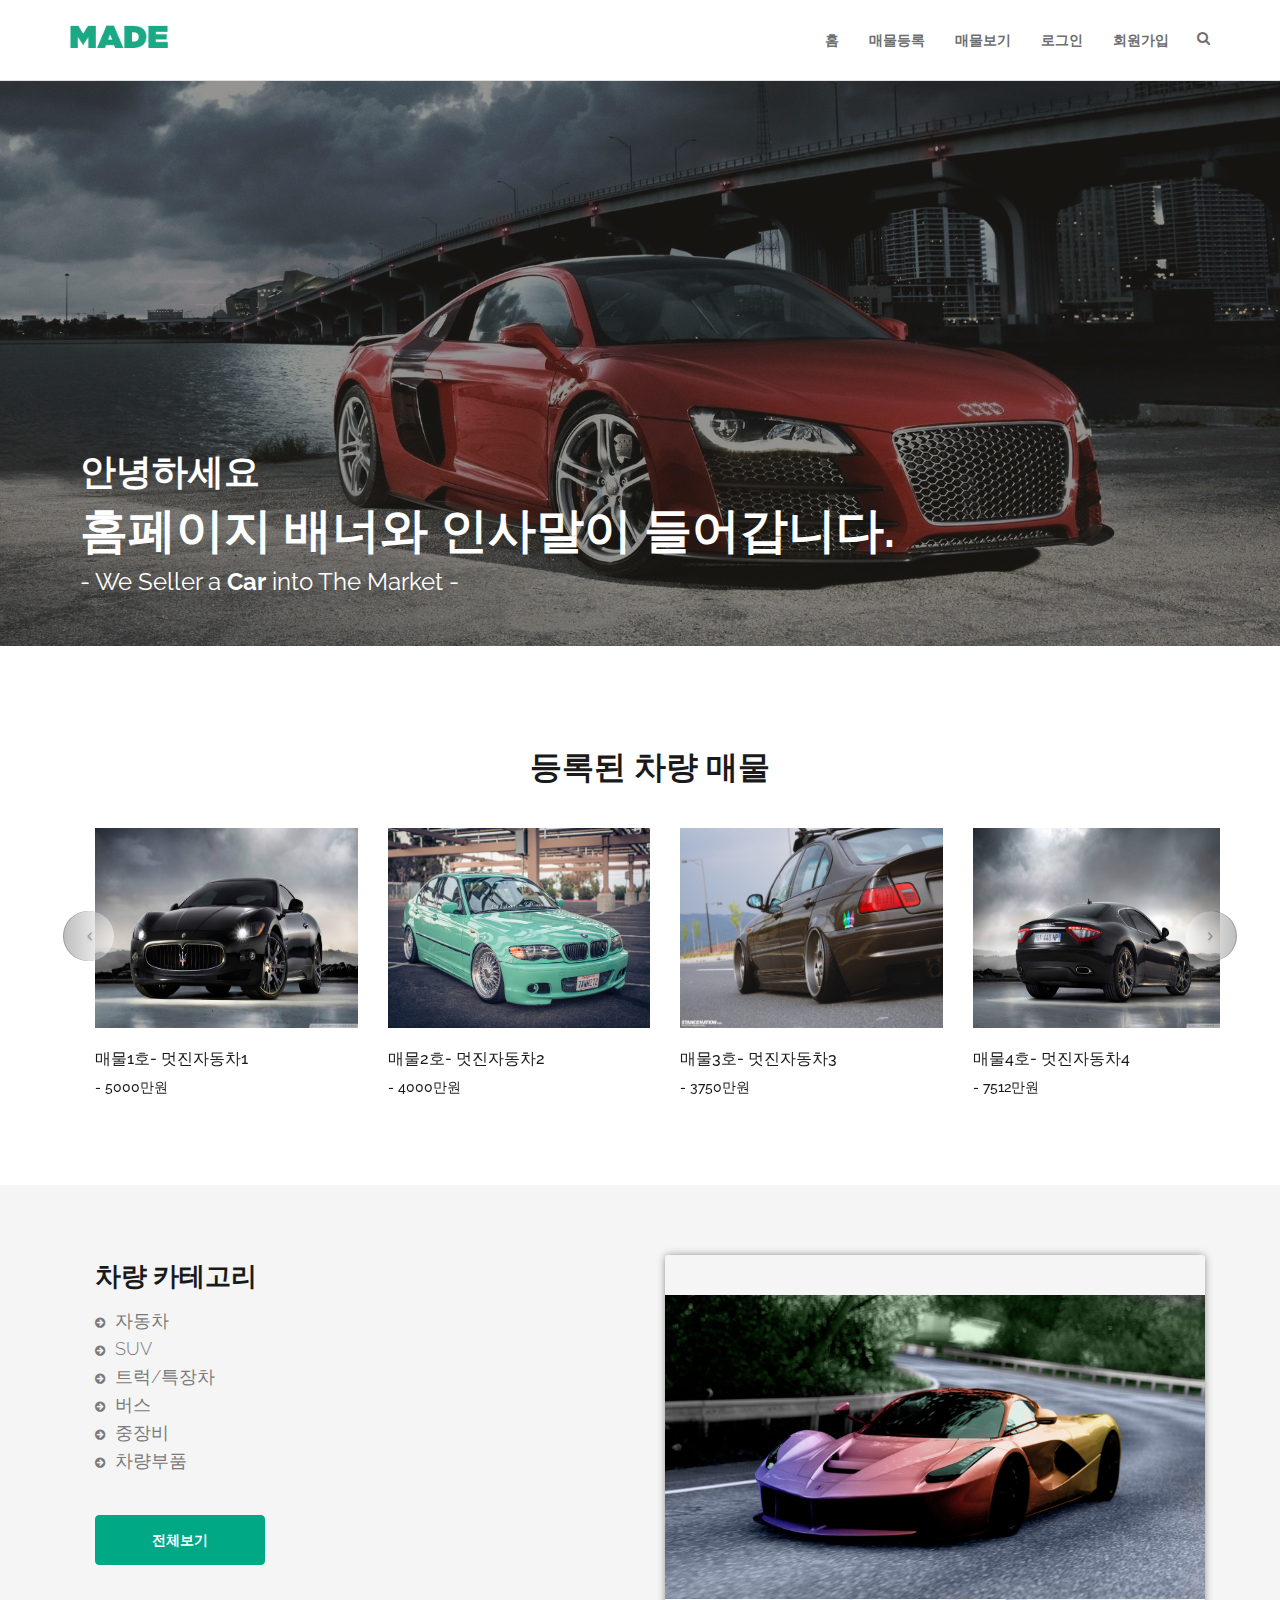
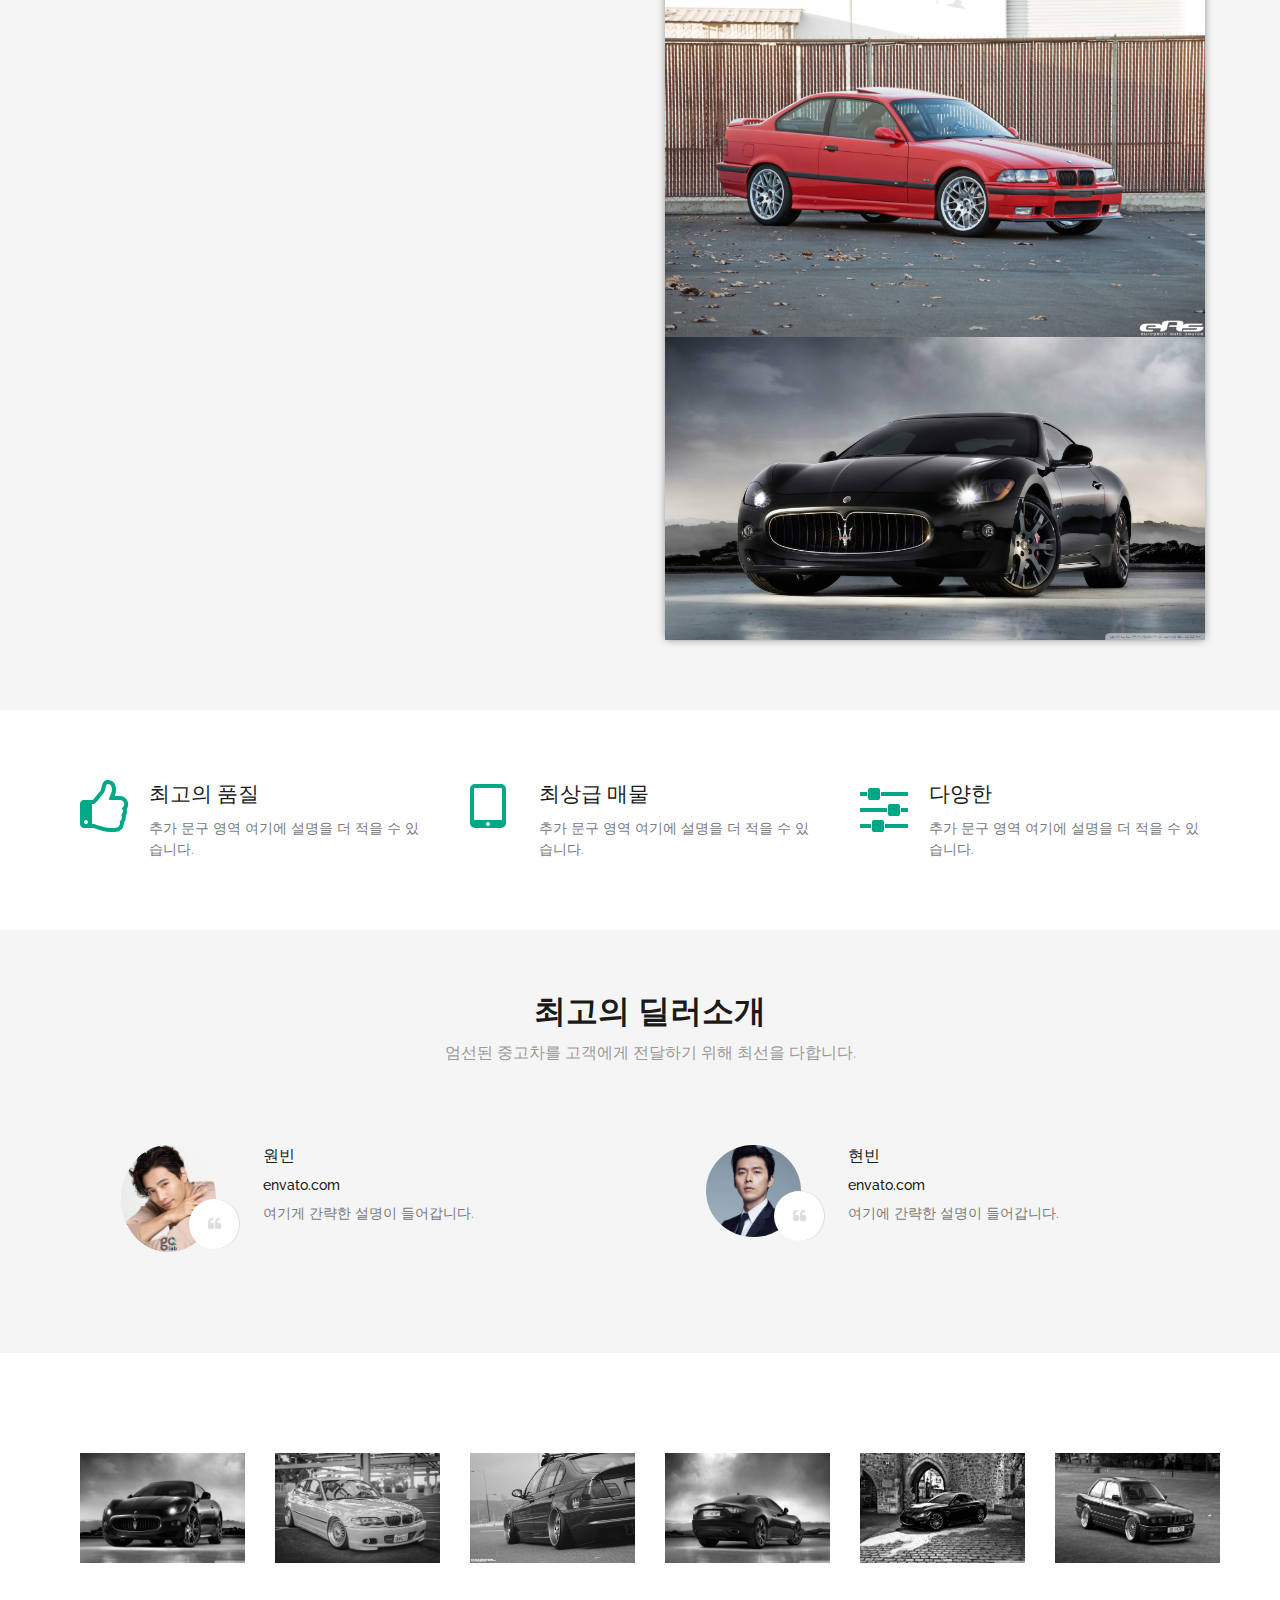
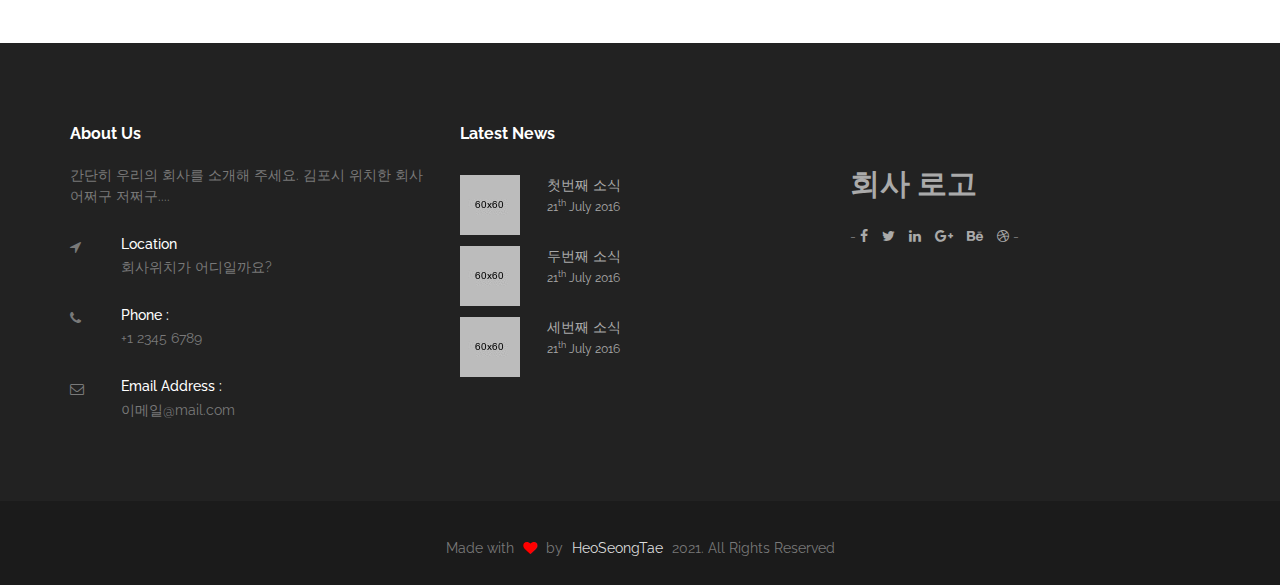
==== index.html @ e5e3e0c4 "Add files via upload" ====
<!doctype html>
<!--[if lt IE 7]>      <html class="no-js lt-ie9 lt-ie8 lt-ie7" lang=""> <![endif]-->
<!--[if IE 7]>         <html class="no-js lt-ie9 lt-ie8" lang=""> <![endif]-->
<!--[if IE 8]>         <html class="no-js lt-ie9" lang=""> <![endif]-->
<!--[if gt IE 8]><!--> <html class="no-js" lang="en"> <!--<![endif]-->
    <head>
        <meta charset="utf-8">
        <title>Made One</title>
        <meta name="description" content="">
        <link rel="icon" type="image/png" href="favicon.ico">

        <!--Google Font link-->
        <link href="https://fonts.googleapis.com/css?family=Raleway:100,100i,200,200i,300,300i,400,400i,500,500i,600,600i,700,700i,800,800i,900,900i" rel="stylesheet">


        <link rel="stylesheet" href="assets/css/slick/slick.css"> 
        <link rel="stylesheet" href="assets/css/slick/slick-theme.css">
        <link rel="stylesheet" href="assets/css/animate.css">
        <link rel="stylesheet" href="assets/css/iconfont.css">
        <link rel="stylesheet" href="assets/css/font-awesome.min.css">
        <link rel="stylesheet" href="assets/css/bootstrap.css">
        <link rel="stylesheet" href="assets/css/magnific-popup.css">
        <link rel="stylesheet" href="assets/css/bootsnav.css">

        <!--Theme custom css -->
        <link rel="stylesheet" href="assets/css/style.css">

        <!--Theme Responsive css-->
        <link rel="stylesheet" href="assets/css/responsive.css" />

        <script src="assets/js/vendor/modernizr-2.8.3-respond-1.4.2.min.js"></script>
    </head>

    <body>


        <!-- Preloader -->
        <div id="loading" style="display: none;">
            <div id="loading-center">
                <div id="loading-center-absolute">
                    <div class="object" id="object_one"></div>
                    <div class="object" id="object_two"></div>
                    <div class="object" id="object_three"></div>
                    <div class="object" id="object_four"></div>
                </div>
            </div>
        </div><!--End off Preloader -->


        <div class="culmn">
            <!--Home page style-->


            <nav class="navbar navbar-default bootsnav navbar-fixed">

                <!-- Start Top Search -->
                <div class="top-search">
                    <div class="container">
                        <div class="input-group">
                            <span class="input-group-addon"><i class="fa fa-search"></i></span>
                            <input type="text" class="form-control" placeholder="검색">
                            <span class="input-group-addon close-search"><i class="fa fa-times"></i></span>
                        </div>
                    </div>
                </div>
                <!-- End Top Search -->


                <div class="container"> 
                    <div class="attr-nav">
                        <ul>
                            <li class="search"><a href="#"><i class="fa fa-search"></i></a></li>
                        </ul>
                    </div> 

                    <!-- Start Header Navigation -->
                    <div class="navbar-header">
                        <a class="navbar-brand" href="#brand">
                            <img src="assets/images/logo.png" class="logo" alt="">
                        </a>

                    </div>
                    <!-- End Header Navigation -->

                    <!-- navbar menu -->
                    <div class="collapse navbar-collapse" id="navbar-menu">
                        <ul class="nav navbar-nav navbar-right">
                            <li><a href="./index.html">홈</a></li>                    
                            <li><a href="./registrationCar.html">매물등록</a></li>
                            <li><a href="./carList.html">매물보기</a></li>
                            <li><a href="./login.html">로그인</a></li>
                            <li><a href="./signUp.html">회원가입</a></li>
                        </ul>
                    </div><!-- /.navbar-collapse -->
                </div> 

            </nav>

            <!--Home Sections-->

            <section id="home" class="home bg-black fix">
                <div class="overlay"></div>
                <div class="container">
                    <div class="row">
                        <div class="main_home text-center">
                            <div class="col-xs-12">
                                <div class="home_text ">
                                    <h2 class="text-white"><strong>안녕하세요</strong></h2>
                                    <h1 class="text-white">홈페이지 배너와 인사말이 들어갑니다.</h1>
                                    <h3 class="text-white">- We Seller a <strong>Car</strong> into The Market -</h3>
                                </div>
                            </div>

                        </div>


                    </div><!--End off row-->
                </div><!--End off container -->
            </section> <!--End off Home Sections-->

            <!--product section-->
            <section id="product" class="product">
                <div class="container">
                    <div class="main_product roomy-80">
                        <div class="head_title text-center fix">
                            <h2 class="text-uppercase">등록된 차량 매물</h2>
                        </div>

                        <div id="carousel-example-generic" class="carousel slide" data-ride="carousel">
                            <!-- Indicators -->
                            <ol class="carousel-indicators">
                                <li data-target="#carousel-example-generic" data-slide-to="0" class="active"></li>
                                <li data-target="#carousel-example-generic" data-slide-to="1"></li>
                                <li data-target="#carousel-example-generic" data-slide-to="2"></li>
                            </ol>

                            <!-- Wrapper for slides -->
                            <div class="carousel-inner" role="listbox">
                                <div class="item active">
                                    <div class="container">
                                        <div class="row">
                                            <div class="col-xs-3">
                                                <div class="port_item xs-m-top-30">
                                                    <div class="port_img">
                                                        <img src="assets/images/1.jpg" alt="" />
                                                        <div class="port_overlay text-center">
                                                            <a href="assets/images/1.jpg" class="popup-img">+</a>
                                                        </div>
                                                    </div>
                                                    <div class="port_caption m-top-20">
                                                        <h5>매물1호- 멋진자동차1</h5>
                                                        <h6>- 5000만원</h6>
                                                    </div>
                                                </div>
                                            </div>
                                            <div class="col-xs-3">
                                                <div class="port_item xs-m-top-30">
                                                    <div class="port_img">
                                                        <img src="assets/images/2.jpg" alt="" />
                                                        <div class="port_overlay text-center">
                                                            <a href="assets/images/2.jpg" class="popup-img">+</a>
                                                        </div>
                                                    </div>
                                                    <div class="port_caption m-top-20">
                                                        <h5>매물2호- 멋진자동차2</h5>
                                                        <h6>- 4000만원</h6>
                                                    </div>
                                                </div>
                                            </div>
                                            <div class="col-xs-3">
                                                <div class="port_item xs-m-top-30">
                                                    <div class="port_img">
                                                        <img src="assets/images/3.jpg" alt="" />
                                                        <div class="port_overlay text-center">
                                                            <a href="assets/images/3.jpg" class="popup-img">+</a>
                                                        </div>
                                                    </div>
                                                    <div class="port_caption m-top-20">
                                                        <h5>매물3호- 멋진자동차3</h5>
                                                        <h6>- 3750만원</h6>
                                                    </div>
                                                </div>
                                            </div>
                                            <div class="col-xs-3">
                                                <div class="port_item xs-m-top-30">
                                                    <div class="port_img">
                                                        <img src="assets/images/4.jpg" alt="" />
                                                        <div class="port_overlay text-center">
                                                            <a href="assets/images/4.jpg" class="popup-img">+</a>
                                                        </div>
                                                    </div>
                                                    <div class="port_caption m-top-20">
                                                        <h5>매물4호- 멋진자동차4</h5>
                                                        <h6>- 7512만원</h6>
                                                    </div>
                                                </div>
                                            </div>
                                        </div>
                                    </div>
                                </div>

                                <div class="item">
                                    <div class="container">
                                        <div class="row">
                                            <div class="col-xs-3">
                                                <div class="port_item xs-m-top-30">
                                                    <div class="port_img">
                                                        <img src="assets/images/5.jpg" alt="" />
                                                        <div class="port_overlay text-center">
                                                            <a href="assets/images/5.jpg" class="popup-img">+</a>
                                                        </div>
                                                    </div>
                                                    <div class="port_caption m-top-20">
                                                        <h5>이자동차는 뭘까요?</h5>
                                                        <h6>- 6000만원</h6>
                                                    </div>
                                                </div>
                                            </div>
                                            <div class="col-xs-3">
                                                <div class="port_item xs-m-top-30">
                                                    <div class="port_img">
                                                        <img src="assets/images/6.jpg" alt="" />
                                                        <div class="port_overlay text-center">
                                                            <a href="assets/images/6.jpg" class="popup-img">+</a>
                                                        </div>
                                                    </div>
                                                    <div class="port_caption m-top-20">
                                                        <h5>BMW 입니다. 자세한 모델모름름</h5>
                                                        <h6>- 6400만원</h6>
                                                    </div>
                                                </div>
                                            </div>
                                            <div class="col-xs-3">
                                                <div class="port_item xs-m-top-30">
                                                    <div class="port_img">
                                                        <img src="assets/images/7.jpg" alt="" />
                                                        <div class="port_overlay text-center">
                                                            <a href="assets/images/7.jpg" class="popup-img">+</a>
                                                        </div>
                                                    </div>
                                                    <div class="port_caption m-top-20">
                                                        <h5>마세라티인가</h5>
                                                        <h6>- 1억</h6>
                                                    </div>
                                                </div>
                                            </div>
                                            <div class="col-xs-3">
                                                <div class="port_item xs-m-top-30">
                                                    <div class="port_img">
                                                        <img src="assets/images/8.jpg" alt="" />
                                                        <div class="port_overlay text-center">
                                                            <a href="assets/images/8.jpg" class="popup-img">+</a>
                                                        </div>
                                                    </div>
                                                    <div class="port_caption m-top-20">
                                                        <h5>이것도 BMW</h5>
                                                        <h6>- 1.2억</h6>
                                                    </div>
                                                </div>
                                            </div>
                                        </div>
                                    </div>
                                </div>

                                <div class="item">
                                    <div class="container">
                                        <div class="row">
                                            <div class="col-xs-3">
                                                <div class="port_item xs-m-top-30">
                                                    <div class="port_img">
                                                        <img src="assets/images/9.jpg" alt="" />
                                                        <div class="port_overlay text-center">
                                                            <a href="assets/images/9.jpg" class="popup-img">+</a>
                                                        </div>
                                                    </div>
                                                    <div class="port_caption m-top-20">
                                                        <h5>자동차자동차</h5>
                                                        <h6>- 7777만원원</h6>
                                                    </div>
                                                </div>
                                            </div>
                                            <div class="col-xs-3">
                                                <div class="port_item xs-m-top-30">
                                                    <div class="port_img">
                                                        <img src="assets/images/10.jpg" alt="" />
                                                        <div class="port_overlay text-center">
                                                            <a href="assets/images/10.jpg" class="popup-img">+</a>
                                                        </div>
                                                    </div>
                                                    <div class="port_caption m-top-20">
                                                        <h5>자동차자동차</h5>
                                                        <h6>- 7777만원원</h6>
                                                    </div>
                                                </div>
                                            </div>
                                            <div class="col-xs-3">
                                                <div class="port_item xs-m-top-30">
                                                    <div class="port_img">
                                                        <img src="assets/images/11.jpg" alt="" />
                                                        <div class="port_overlay text-center">
                                                            <a href="assets/images/11.jpg" class="popup-img">+</a>
                                                        </div>
                                                    </div>
                                                    <div class="port_caption m-top-20">
                                                        <h5>자동차자동차</h5>
                                                        <h6>- 7777만원원</h6>
                                                    </div>
                                                </div>
                                            </div>
                                            <div class="col-xs-3">
                                                <div class="port_item xs-m-top-30">
                                                    <div class="port_img">
                                                        <img src="assets/images/12.jpg" alt="" />
                                                        <div class="port_overlay text-center">
                                                            <a href="assets/images/12.jpg" class="popup-img">+</a>
                                                        </div>
                                                    </div>
                                                    <div class="port_caption m-top-20">
                                                        <h5>자동차자동차</h5>
                                                        <h6>- 7777만원원</h6>
                                                    </div>
                                                </div>
                                            </div>
                                        </div>
                                    </div>
                                </div>

                            </div>

                            <!-- Controls -->
                            <a class="left carousel-control" href="#carousel-example-generic" role="button" data-slide="prev">
                                <i class="fa fa-angle-left" aria-hidden="true"></i>
                                <span class="sr-only">Previous</span>
                            </a>

                            <a class="right carousel-control" href="#carousel-example-generic" role="button" data-slide="next">
                                <i class="fa fa-angle-right" aria-hidden="true"></i>
                                <span class="sr-only">Next</span>
                            </a>
                        </div>
                    </div><!-- End off row -->
                </div><!-- End off container -->
            </section><!-- End off Product section -->


             <!--Business Section-->
             <section id="business" class="business bg-grey roomy-70">
                <div class="container">
                    <div>
                        <div class="main_business">
                            <div class="col-xs-6">
                                <div class="business_item sm-m-top-50">
                                    <h2 class="text-uppercase">차량 카테고리</h2>
                                    <ul>
                                        <li class="cursor"><i class="fa fa-arrow-circle-right"></i> 자동차</li>
                                        <li class="cursor"><i class="fa fa-arrow-circle-right"></i> SUV</li>
                                        <li class="cursor"><i class="fa fa-arrow-circle-right"></i> 트럭/특장차</li>
                                        <li class="cursor"><i class="fa fa-arrow-circle-right"></i> 버스</li>
                                        <li class="cursor"><i class="fa fa-arrow-circle-right"></i> 중장비</li>
                                        <li class="cursor"><i class="fa fa-arrow-circle-right"></i> 차량부품</li>
                                    </ul>

                                    <div class="business_btn m-top-20">
                                        <a href="" class="btn btn-primary m-top-20">전체보기</a>
                                    </div>

                                </div>
                            </div>

                            <div class="col-xs-6">
                                <div class="business_slid">
                                    <div class="slid_shap bg-grey"></div>
                                    <div class="business_items text-center">
                                        <div class="business_item">
                                            <div class="business_img">
                                                <img src="assets/images/11.jpg" alt="" />
                                            </div>
                                        </div>

                                        <div class="business_item">
                                            <div class="business_img">
                                                <img src="assets/images/12.jpg" alt="" />
                                            </div>
                                        </div>

                                        <div class="business_item">
                                            <div class="business_img">
                                                <img src="assets/images/1.jpg" alt="" />
                                            </div>
                                        </div>
                                    </div>
                                </div>
                            </div>
                        </div>
                    </div>
                </div>
            </section><!-- End off Business section -->

            <!--Featured Section-->
            <section id="features" class="features">
                <div class="container">
                    <div class="row">
                        <div class="main_features fix roomy-70">
                            <div class="col-xs-4">
                                <div class="features_item sm-m-top-30">
                                    <div class="f_item_icon">
                                        <i class="fa fa-thumbs-o-up"></i>
                                    </div>
                                    <div class="f_item_text">
                                        <h3>최고의 품질</h3>
                                        <p>추가 문구 영역 여기에 설명을 더 적을 수 있습니다.</p>
                                    </div>
                                </div>
                            </div>
                            <div class="col-xs-4">
                                <div class="features_item sm-m-top-30">
                                    <div class="f_item_icon">
                                        <i class="fa fa-tablet"></i>
                                    </div>
                                    <div class="f_item_text">
                                        <h3>최상급 매물</h3>
                                        <p>추가 문구 영역 여기에 설명을 더 적을 수 있습니다.</p>
                                    </div>
                                </div>
                            </div>
                            <div class="col-xs-4">
                                <div class="features_item sm-m-top-30">
                                    <div class="f_item_icon">
                                        <i class="fa fa-sliders"></i>
                                    </div>
                                    <div class="f_item_text">
                                        <h3>다양한</h3>
                                        <p>추가 문구 영역 여기에 설명을 더 적을 수 있습니다.</p>
                                    </div>
                                </div>
                            </div>
                        </div>
                    </div><!-- End off row -->
                </div><!-- End off container -->
            </section><!-- End off Featured Section-->



            <!--Test section-->
            <section id="test" class="test bg-grey roomy-60 fix">
                <div class="container">
                    <div class="row">                        
                        <div class="main_test fix">

                            <div class="col-xs-12 col-xs-12 col-xs-12">
                                <div class="head_title text-center fix">
                                    <h2 class="text-uppercase">최고의 딜러소개</h2>
                                    <h5>엄선된 중고차를 고객에게 전달하기 위해 최선을 다합니다.</h5>
                                </div>
                            </div>

                            <div class="col-xs-6">
                                <div class="test_item fix">
                                    <div class="item_img">
                                        <img class="img-circle" src="assets/images/딜러1.jpg" alt="" />
                                        <i class="fa fa-quote-left"></i>
                                    </div>

                                    <div class="item_text">
                                        <h5>원빈</h5>
                                        <h6>envato.com</h6>

                                        <p>여기게 간략한 설명이 들어갑니다.</p>
                                    </div>
                                </div>
                            </div>

                            <div class="col-xs-6">
                                <div class="test_item fix sm-m-top-30">
                                    <div class="item_img">
                                        <img class="img-circle" src="assets/images/딜러2.png" alt="" />
                                        <i class="fa fa-quote-left"></i>
                                    </div>

                                    <div class="item_text">
                                        <h5>현빈</h5>
                                        <h6>envato.com</h6>

                                        <p>여기에 간략한 설명이 들어갑니다.</p>
                                    </div>
                                </div>
                            </div>
                        </div>
                    </div>
                </div>
            </section><!-- End off test section -->


            <!--Brand Section-->
            <section id="brand" class="brand fix roomy-80">
                <div class="container">
                    <div class="row">
                        <div class="main_brand text-center">
                            <div class="col-xs-2 col-xs-4 col-xs-6">
                                <div class="brand_item sm-m-top-20">
                                    <img src="assets/images/1.jpg" alt="" />
                                </div>
                            </div>
                            <div class="col-xs-2 col-xs-4 col-xs-6">
                                <div class="brand_item sm-m-top-20">
                                    <img src="assets/images/2.jpg" alt="" />
                                </div>
                            </div>
                            <div class="col-xs-2 col-xs-4 col-xs-6">
                                <div class="brand_item sm-m-top-20">
                                    <img src="assets/images/3.jpg" alt="" />
                                </div>
                            </div>
                            <div class="col-xs-2 col-xs-4 col-xs-6">
                                <div class="brand_item sm-m-top-20">
                                    <img src="assets/images/4.jpg" alt="" />
                                </div>
                            </div>
                            <div class="col-xs-2 col-xs-4 col-xs-6">
                                <div class="brand_item sm-m-top-20">
                                    <img src="assets/images/5.jpg" alt="" />
                                </div>
                            </div>
                            <div class="col-xs-2 col-xs-4 col-xs-6">
                                <div class="brand_item sm-m-top-20">
                                    <img src="assets/images/6.jpg" alt="" />
                                </div>
                            </div>
                        </div>
                    </div>
                </div>
            </section><!-- End off Brand section -->



            <footer id="contact" class="footer bg-black p-top-80">
                <!--<div class="action-lage"></div>-->
                <div class="container">
                    <div class="row">
                        <div class="widget_area">
                            <div class="col-xs-4">
                                <div class="widget_item widget_about">
                                    <h5 class="text-white">About Us</h5>
                                    <p class="m-top-20">간단히 우리의 회사를 소개해 주세요. 김포시 위치한 회사 어쩌구 저쩌구....</p>
                                    <div class="widget_ab_item m-top-30">
                                        <div class="item_icon"><i class="fa fa-location-arrow"></i></div>
                                        <div class="widget_ab_item_text">
                                            <h6 class="text-white">Location</h6>
                                            <p>
                                                회사위치가 어디일까요?
                                            </p>
                                        </div>
                                    </div>
                                    <div class="widget_ab_item m-top-30">
                                        <div class="item_icon"><i class="fa fa-phone"></i></div>
                                        <div class="widget_ab_item_text">
                                            <h6 class="text-white">Phone :</h6>
                                            <p>+1 2345 6789</p>
                                        </div>
                                    </div>
                                    <div class="widget_ab_item m-top-30">
                                        <div class="item_icon"><i class="fa fa-envelope-o"></i></div>
                                        <div class="widget_ab_item_text">
                                            <h6 class="text-white">Email Address :</h6>
                                            <p>이메일@mail.com</p>
                                        </div>
                                    </div>
                                </div><!-- End off widget item -->
                            </div><!-- End off col-xs-3 -->

                            <div class="col-xs-4">
                                <div class="widget_item widget_latest sm-m-top-50">
                                    <h5 class="text-white">Latest News</h5>
                                    <div class="widget_latst_item m-top-30">
                                        <div class="item_icon"><img src="assets/images/ltst-img-1.jpg" alt="" /></div>
                                        <div class="widget_latst_item_text">
                                            <p>첫번째 소식</p>
                                            <a href="">21<sup>th</sup> July 2016</a>
                                        </div>
                                    </div>
                                    <div class="widget_latst_item m-top-30">
                                        <div class="item_icon"><img src="assets/images/ltst-img-2.jpg" alt="" /></div>
                                        <div class="widget_latst_item_text">
                                            <p>두번째 소식</p>
                                            <a href="">21<sup>th</sup> July 2016</a>
                                        </div>
                                    </div>
                                    <div class="widget_latst_item m-top-30">
                                        <div class="item_icon"><img src="assets/images/ltst-img-3.jpg" alt="" /></div>
                                        <div class="widget_latst_item_text">
                                            <p>세번째 소식</p>
                                            <a href="">21<sup>th</sup> July 2016</a>
                                        </div>
                                    </div>
                                </div><!-- End off widget item -->
                            </div><!-- End off col-xs-3 -->


                            <div class="col-xs-4">
                                <div class="widget_item widget_newsletter sm-m-top-50">
                                    <div class="widget_brand m-top-40">
                                        <a href="" class="text-uppercase">회사 로고</a>
                                    </div>
                                    <ul class="list-inline m-top-20">
                                        <li>-  <a href=""><i class="fa fa-facebook"></i></a></li>
                                        <li><a href=""><i class="fa fa-twitter"></i></a></li>
                                        <li><a href=""><i class="fa fa-linkedin"></i></a></li>
                                        <li><a href=""><i class="fa fa-google-plus"></i></a></li>
                                        <li><a href=""><i class="fa fa-behance"></i></a></li>
                                        <li><a href=""><i class="fa fa-dribbble"></i></a>  - </li>
                                    </ul>

                                </div><!-- End off widget item -->
                            </div><!-- End off col-xs-3 -->
                        </div>
                    </div>
                </div>
                <div class="main_footer fix bg-mega text-center p-top-40 p-bottom-30 m-top-80">
                    <div class="col-xs-12">
                        <p class="wow fadeInRight" data-wow-duration="1s">
                            Made with 
                            <i class="fa fa-heart"></i>
                            by 
                            <a target="_blank" href="http://bootstrapthemes.co">HeoSeongTae</a> 
                            2021. All Rights Reserved
                        </p>
                    </div>
                </div>
            </footer>




        </div>

        <!-- JS includes -->

        <script src="assets/js/vendor/jquery-3.6.0.min.js"></script>
        <script src="assets/js/vendor/bootstrap.min.js"></script>

        <script src="assets/js/owl.carousel.min.js"></script>
        <script src="assets/js/jquery.magnific-popup.js"></script>
        <script src="assets/js/jquery.easing.1.3.js"></script>
        <script src="assets/css/slick/slick.js"></script>
        <script src="assets/css/slick/slick.min.js"></script>
        <script src="assets/js/jquery.collapse.js"></script>
        <script src="assets/js/bootsnav.js"></script>



        <script src="assets/js/plugins.js"></script>
        <script src="assets/js/main.js"></script>

    </body>
</html>
---- assets/css/iconfont.css ----
/*********************************************************************

*  Icon pack: bootstrapThemesCo-icon
*  This Icon pack created by: http://bootstrapthemes.co
*
*  Please keep this disclaimer with my code if you use it. Thanks. :-)
*  Got feedback or questions, ask here:
*  https://github.com/bootstrapthemesco/bootstrapthemes.co/issues

*********************************************************************/

@font-face {
    font-family: 'bootstrapThemesCo-icon';
    src:    url('../fonts/bootstrapThemesCo-icon.eot?dcpptv');
    src:    url('../fonts/bootstrapThemesCo-icon.eot?dcpptv#iefix') format('embedded-opentype'),
        url('../fonts/bootstrapThemesCo-icon.ttf?dcpptv') format('truetype'),
        url('../fonts/bootstrapThemesCo-icon.woff?dcpptv') format('woff'),
        url('../fonts/bootstrapThemesCo-icon.svg?dcpptv#bootstrapThemesCo-icon') format('svg');
    font-weight: normal;
    font-style: normal;
}

.icon {
    /* use !important to prevent issues with browser extensions that change fonts */
    font-family: 'bootstrapThemesCo-icon' !important;
    speak: none;
    font-style: normal;
    font-weight: normal;
    font-variant: normal;
    text-transform: none;
    line-height: 1;

    /* Better Font Rendering =========== */
    -webkit-font-smoothing: antialiased;
    -moz-osx-font-smoothing: grayscale;
}

.icon-agenda:before {
    content: "\eaca";
}
.icon-art:before {
    content: "\eacb";
}
.icon-picture2:before {
    content: "\e827";
}
.icon-bag:before {
    content: "\eacc";
}
.icon-eccommerce:before {
    content: "\eacf";
}
.icon-clock3:before {
    content: "\ead0";
}
.icon-clothes:before {
    content: "\ead1";
}
.icon-commerce-1:before {
    content: "\ead2";
}
.icon-commerce2:before {
    content: "\ead3";
}
.icon-computer2:before {
    content: "\ead4";
}
.icon-crown:before {
    content: "\ead5";
}
.icon-cup:before {
    content: "\ead6";
}
.icon-resturent:before {
    content: "\ead7";
}
.icon-birthday:before {
    content: "\ead8";
}
.icon-drinks:before {
    content: "\ead9";
}
.icon-drinks1:before {
    content: "\eada";
}
.icon-cup1:before {
    content: "\eadb";
}
.icon-pizza1:before {
    content: "\eadc";
}
.icon-bear1:before {
    content: "\eadd";
}
.icon-burger:before {
    content: "\eade";
}
.icon-food-9:before {
    content: "\eadf";
}
.icon-food-10:before {
    content: "\eae0";
}
.icon-food-11:before {
    content: "\eae1";
}
.icon-food-12:before {
    content: "\eae2";
}
.icon-food:before {
    content: "\eae3";
}
.icon-home2:before {
    content: "\eae4";
}
.icon-justice:before {
    content: "\eae5";
}
.icon-light-1:before {
    content: "\eae6";
}
.icon-light:before {
    content: "\eae7";
}
.icon-medical-12:before {
    content: "\eae8";
}
.icon-medical-22:before {
    content: "\eae9";
}
.icon-medical2:before {
    content: "\eaea";
}
.icon-money2:before {
    content: "\eaeb";
}
.icon-mountain:before {
    content: "\eaec";
}
.icon-multimedia-12:before {
    content: "\eaed";
}
.icon-multimedia2:before {
    content: "\eaee";
}
.icon-music-1:before {
    content: "\eaef";
}
.icon-music-2:before {
    content: "\eaf0";
}
.icon-music:before {
    content: "\eaf1";
}
.icon-party-1:before {
    content: "\eaf2";
}
.icon-party:before {
    content: "\eaf3";
}
.icon-people-14:before {
    content: "\eaf4";
}
.icon-people-22:before {
    content: "\eaf5";
}
.icon-people-32:before {
    content: "\eaf6";
}
.icon-people-42:before {
    content: "\eaf7";
}
.icon-people:before {
    content: "\eaf8";
}
.icon-planet:before {
    content: "\eaf9";
}
.icon-present:before {
    content: "\eafa";
}
.icon-restaurant-1:before {
    content: "\eafb";
}
.icon-restaurant2:before {
    content: "\eafc";
}
.icon-science-1:before {
    content: "\eafd";
}
.icon-science:before {
    content: "\eafe";
}
.icon-shapes:before {
    content: "\eaff";
}
.icon-size:before {
    content: "\eb00";
}
.icon-technology-12:before {
    content: "\eb02";
}
.icon-technology-22:before {
    content: "\eb03";
}
.icon-technology:before {
    content: "\eb04";
}
.icon-tool-12:before {
    content: "\eb05";
}
.icon-tool-22:before {
    content: "\eb06";
}
.icon-tool-32:before {
    content: "\eb07";
}
.icon-tool:before {
    content: "\eb08";
}
.icon-typography:before {
    content: "\eb09";
}
.icon-vintage-1:before {
    content: "\eb0a";
}
.icon-vintage-2:before {
    content: "\eb0b";
}
.icon-vintage2:before {
    content: "\eb0c";
}
.icon-wrench:before {
    content: "\eb0d";
}
.icon-bank31:before {
    content: "\e902";
}
.icon-bank45:before {
    content: "\e903";
}
.icon-bank53:before {
    content: "\e904";
}
.icon-bank110:before {
    content: "\e905";
}
.icon-bank111:before {
    content: "\e906";
}
.icon-cards3:before {
    content: "\e907";
}
.icon-bank48:before {
    content: "\e908";
}
.icon-money-6:before {
    content: "\e909";
}
.icon-id19:before {
    content: "\e90a";
}
.icon-cellphone:before {
    content: "\e90b";
}
.icon-money-7:before {
    content: "\e90c";
}
.icon-id-card42:before {
    content: "\e90d";
}
.icon-business-20:before {
    content: "\e90e";
}
.icon-business-17:before {
    content: "\e90f";
}
.icon-money385:before {
    content: "\e910";
}
.icon-debit-card15:before {
    content: "\e911";
}
.icon-credit-card31:before {
    content: "\e912";
}
.icon-business-18:before {
    content: "\e913";
}
.icon-payment-method9:before {
    content: "\e914";
}
.icon-money383:before {
    content: "\e9a3";
}
.icon-cash3:before {
    content: "\e915";
}
.icon-currency43:before {
    content: "\e916";
}
.icon-money-14:before {
    content: "\e917";
}
.icon-money-1:before {
    content: "\e91a";
}
.icon-money389:before {
    content: "\e9a5";
}
.icon-currency31:before {
    content: "\e967";
}
.icon-currency33:before {
    content: "\e968";
}
.icon-dollar-symbol10:before {
    content: "\e972";
}
.icon-business-210:before {
    content: "\eace";
}
.icon-dollar-symbol17:before {
    content: "\e973";
}
.icon-archives:before {
    content: "\e91b";
}
.icon-light-bulb53:before {
    content: "\e991";
}
.icon-money:before {
    content: "\ea64";
}
.icon-paper:before {
    content: "\e91c";
}
.icon-id-card9:before {
    content: "\e91d";
}
.icon-business-5:before {
    content: "\e91e";
}
.icon-business-22:before {
    content: "\e91f";
}
.icon-license:before {
    content: "\e822";
}
.icon-beach:before {
    content: "\e920";
}
.icon-baggage29:before {
    content: "\e921";
}
.icon-bag73:before {
    content: "\e922";
}
.icon-bank24:before {
    content: "\e923";
}
.icon-bank106:before {
    content: "\e925";
}
.icon-business-110:before {
    content: "\eacd";
}
.icon-graphs4:before {
    content: "\e926";
}
.icon-graphic78:before {
    content: "\e929";
}
.icon-line-graphic9:before {
    content: "\e92a";
}
.icon-business-30:before {
    content: "\e92b";
}
.icon-graphic:before {
    content: "\e92c";
}
.icon-business-9:before {
    content: "\e92e";
}
.icon-business-26:before {
    content: "\e931";
}
.icon-stats47:before {
    content: "\e933";
}
.icon-stats42:before {
    content: "\e934";
}
.icon-data56:before {
    content: "\e935";
}
.icon-line-graphic8:before {
    content: "\e936";
}
.icon-business72:before {
    content: "\e937";
}
.icon-monitor:before {
    content: "\e938";
}
.icon-arrow-1:before {
    content: "\e939";
}
.icon-computer:before {
    content: "\e93a";
}
.icon-business-8:before {
    content: "\e93b";
}
.icon-basket36:before {
    content: "\e93f";
}
.icon-bill10:before {
    content: "\e940";
}
.icon-bill13:before {
    content: "\e941";
}
.icon-briefcase30:before {
    content: "\e942";
}
.icon-building112:before {
    content: "\e94a";
}
.icon-building134:before {
    content: "\e94b";
}
.icon-building143:before {
    content: "\e94c";
}
.icon-business15:before {
    content: "\e94d";
}
.icon-business70:before {
    content: "\e94e";
}
.icon-businessman30:before {
    content: "\e94f";
}
.icon-businessman285:before {
    content: "\e950";
}
.icon-butchery:before {
    content: "\e951";
}
.icon-case3:before {
    content: "\e952";
}
.icon-chart6:before {
    content: "\e953";
}
.icon-circular-arrows9:before {
    content: "\e954";
}
.icon-city39:before {
    content: "\e955";
}
.icon-closed3:before {
    content: "\e956";
}
.icon-cloud-storage9:before {
    content: "\e957";
}
.icon-coffee-cup5:before {
    content: "\e958";
}
.icon-cogwheel50:before {
    content: "\e959";
}
.icon-cogwheels16:before {
    content: "\e95a";
}
.icon-coin:before {
    content: "\e95b";
}
.icon-computer-screen50:before {
    content: "\e95c";
}
.icon-computer-screen19:before {
    content: "\e95d";
}
.icon-computer-screen20:before {
    content: "\e95e";
}
.icon-computer-screen22:before {
    content: "\e95f";
}
.icon-credit-card28:before {
    content: "\e960";
}
.icon-computer-screen21:before {
    content: "\e962";
}
.icon-computer-screen49:before {
    content: "\e965";
}
.icon-computering:before {
    content: "\e966";
}
.icon-curriculum4:before {
    content: "\e969";
}
.icon-customer-service8:before {
    content: "\e96a";
}
.icon-cute:before {
    content: "\e96b";
}
.icon-data63:before {
    content: "\e96c";
}
.icon-delivery48:before {
    content: "\e96d";
}
.icon-dessert45:before {
    content: "\e96e";
}
.icon-diamond6:before {
    content: "\e96f";
}
.icon-document286:before {
    content: "\e970";
}
.icon-file273:before {
    content: "\e977";
}
.icon-file294:before {
    content: "\e978";
}
.icon-file322:before {
    content: "\e979";
}
.icon-folder61:before {
    content: "\e97a";
}
.icon-game91:before {
    content: "\e97b";
}
.icon-garbage43:before {
    content: "\e97c";
}
.icon-golden4:before {
    content: "\e97d";
}
.icon-graph36:before {
    content: "\e97e";
}
.icon-graphic75:before {
    content: "\e97f";
}
.icon-group47:before {
    content: "\e980";
}
.icon-handshake5:before {
    content: "\e981";
}
.icon-handshake7:before {
    content: "\e982";
}
.icon-heart388:before {
    content: "\e983";
}
.icon-heart389:before {
    content: "\e984";
}
.icon-heater1:before {
    content: "\e985";
}
.icon-human57:before {
    content: "\e988";
}
.icon-industrial8:before {
    content: "\e989";
}
.icon-industrial20:before {
    content: "\e98a";
}
.icon-industry7:before {
    content: "\e98b";
}
.icon-insect31:before {
    content: "\e98c";
}
.icon-lamp43:before {
    content: "\e98d";
}
.icon-letter124:before {
    content: "\e98e";
}
.icon-money514:before {
    content: "\e9aa";
}
.icon-letters24:before {
    content: "\e98f";
}
.icon-envelope126:before {
    content: "\e975";
}
.icon-check-1:before {
    content: "\ea13";
}
.icon-mail113:before {
    content: "\e998";
}
.icon-levels5:before {
    content: "\e990";
}
.icon-lock133:before {
    content: "\e992";
}
.icon-logistics16:before {
    content: "\e993";
}
.icon-logistics51:before {
    content: "\e994";
}
.icon-loudspeaker30:before {
    content: "\e995";
}
.icon-magnifying-glass66:before {
    content: "\e996";
}
.icon-magnifying-glass86:before {
    content: "\e997";
}
.icon-man78:before {
    content: "\e999";
}
.icon-man523:before {
    content: "\e99a";
}
.icon-managers:before {
    content: "\e99b";
}
.icon-map12:before {
    content: "\e99c";
}
.icon-market13:before {
    content: "\e99d";
}
.icon-men24:before {
    content: "\e99f";
}
.icon-men56:before {
    content: "\e9a0";
}
.icon-milk6:before {
    content: "\e9a1";
}
.icon-money210:before {
    content: "\e9a2";
}
.icon-money409:before {
    content: "\e9a6";
}
.icon-money441:before {
    content: "\e9a8";
}
.icon-money502:before {
    content: "\e9a9";
}
.icon-money386:before {
    content: "\e9a4";
}
.icon-money570:before {
    content: "\e9ab";
}
.icon-multimedia-option25:before {
    content: "\e9ac";
}
.icon-news20:before {
    content: "\e9ad";
}
.icon-notepad23:before {
    content: "\e9ae";
}
.icon-package28:before {
    content: "\e9af";
}
.icon-paperclip1:before {
    content: "\e9b0";
}
.icon-payment-method8:before {
    content: "\e9b1";
}
.icon-pencil157:before {
    content: "\e9b2";
}
.icon-percentage3:before {
    content: "\e9b3";
}
.icon-person256:before {
    content: "\e9b4";
}
.icon-phone34:before {
    content: "\e9b5";
}
.icon-pin139:before {
    content: "\e9b6";
}
.icon-printed3:before {
    content: "\e9b7";
}
.icon-profession10:before {
    content: "\e9b9";
}
.icon-professional4:before {
    content: "\e9ba";
}
.icon-professional5:before {
    content: "\e9bb";
}
.icon-real-estate2:before {
    content: "\e9bc";
}
.icon-save13:before {
    content: "\e9bd";
}
.icon-scarecrow2:before {
    content: "\e9be";
}
.icon-settings18:before {
    content: "\e9bf";
}
.icon-supermarket39:before {
    content: "\e9cf";
}
.icon-supermarket41:before {
    content: "\e9d0";
}
.icon-shopper22:before {
    content: "\e9c2";
}
.icon-shopping-basket8:before {
    content: "\e9c3";
}
.icon-shopping-1:before {
    content: "\ea85";
}
.icon-shopping1:before {
    content: "\e9c4";
}
.icon-shopping2:before {
    content: "\e9c5";
}
.icon-smartphone260:before {
    content: "\e9c6";
}
.icon-spam:before {
    content: "\e9c7";
}
.icon-speech-bubble68:before {
    content: "\e9c8";
}
.icon-speech-bubble142:before {
    content: "\e9c9";
}
.icon-stats56:before {
    content: "\e9cb";
}
.icon-stick-man200:before {
    content: "\e9cc";
}
.icon-shop:before {
    content: "\e9c0";
}
.icon-store19:before {
    content: "\e9cd";
}
.icon-house85:before {
    content: "\e987";
}
.icon-business-10:before {
    content: "\ea02";
}
.icon-suitcase89:before {
    content: "\e9ce";
}
.icon-money421:before {
    content: "\e9a7";
}
.icon-tag20:before {
    content: "\e9d2";
}
.icon-targeting11:before {
    content: "\e9d3";
}
.icon-worker51:before {
    content: "\e9ea";
}
.icon-telemarketer6:before {
    content: "\e9d4";
}
.icon-telemarketer32:before {
    content: "\e9d5";
}
.icon-telephone197:before {
    content: "\e9d6";
}
.icon-telephone208:before {
    content: "\e9d7";
}
.icon-printer13:before {
    content: "\e9b8";
}
.icon-tool294:before {
    content: "\e9d8";
}
.icon-tool724:before {
    content: "\e9d9";
}
.icon-tool800:before {
    content: "\e9da";
}
.icon-tool1074:before {
    content: "\e9db";
}
.icon-transport224:before {
    content: "\e9dc";
}
.icon-transport796:before {
    content: "\e9dd";
}
.icon-transport1088:before {
    content: "\e9de";
}
.icon-transport1089:before {
    content: "\e9df";
}
.icon-triangle25:before {
    content: "\e9e0";
}
.icon-user216:before {
    content: "\e9e1";
}
.icon-vacations2:before {
    content: "\e9e2";
}
.icon-white79:before {
    content: "\e9e4";
}
.icon-winner64:before {
    content: "\e9e5";
}
.icon-woman243:before {
    content: "\e9e6";
}
.icon-worker:before {
    content: "\e9e7";
}
.icon-worker43:before {
    content: "\e9e8";
}
.icon-worker44:before {
    content: "\e9e9";
}
.icon-working15:before {
    content: "\e9eb";
}
.icon-world80:before {
    content: "\e9ec";
}
.icon-arrows-1:before {
    content: "\e9ed";
}
.icon-arrows-2:before {
    content: "\e9ee";
}
.icon-arrows-3:before {
    content: "\e9ef";
}
.icon-arrows:before {
    content: "\e9f0";
}
.icon-avatar:before {
    content: "\e9f1";
}
.icon-ball:before {
    content: "\e9f2";
}
.icon-box:before {
    content: "\e9f3";
}
.icon-boxes:before {
    content: "\e9f4";
}
.icon-building:before {
    content: "\e9f5";
}
.icon-buildings-1:before {
    content: "\e9f6";
}
.icon-buildings-2:before {
    content: "\e9f7";
}
.icon-buildings-3:before {
    content: "\e9f8";
}
.icon-buildings-4:before {
    content: "\e9f9";
}
.icon-buildings-5:before {
    content: "\e9fa";
}
.icon-buildings:before {
    content: "\e9fb";
}
.icon-business-1:before {
    content: "\e9fc";
}
.icon-business-2:before {
    content: "\e9fd";
}
.icon-business-3:before {
    content: "\e9fe";
}
.icon-business-4:before {
    content: "\e9ff";
}
.icon-business-6:before {
    content: "\ea00";
}
.icon-business-7:before {
    content: "\ea01";
}
.icon-business-11:before {
    content: "\ea03";
}
.icon-business-12:before {
    content: "\ea04";
}
.icon-business-13:before {
    content: "\ea05";
}
.icon-business-14:before {
    content: "\ea06";
}
.icon-business-15:before {
    content: "\ea07";
}
.icon-business-19:before {
    content: "\ea08";
}
.icon-business-21:before {
    content: "\ea09";
}
.icon-business-24:before {
    content: "\ea0b";
}
.icon-business-25:before {
    content: "\ea0c";
}
.icon-business-27:before {
    content: "\ea0d";
}
.icon-business-29:before {
    content: "\ea0f";
}
.icon-business-32:before {
    content: "\ea10";
}
.icon-business-33:before {
    content: "\ea11";
}
.icon-business:before {
    content: "\ea12";
}
.icon-check:before {
    content: "\ea14";
}
.icon-circle-4:before {
    content: "\ea15";
}
.icon-circle:before {
    content: "\ea16";
}
.icon-city:before {
    content: "\ea17";
}
.icon-clock-1:before {
    content: "\ea18";
}
.icon-clock:before {
    content: "\ea19";
}
.icon-coins-1:before {
    content: "\ea1a";
}
.icon-coins-2:before {
    content: "\ea1b";
}
.icon-coins-3:before {
    content: "\ea1c";
}
.icon-coins:before {
    content: "\ea1d";
}
.icon-commerce:before {
    content: "\ea1e";
}
.icon-computer-1:before {
    content: "\ea1f";
}
.icon-computer-2:before {
    content: "\ea20";
}
.icon-computer-3:before {
    content: "\ea21";
}
.icon-computer-4:before {
    content: "\ea22";
}
.icon-computer-5:before {
    content: "\ea23";
}
.icon-computer-6:before {
    content: "\ea24";
}
.icon-computer-7:before {
    content: "\ea25";
}
.icon-computer-8:before {
    content: "\ea26";
}
.icon-connection-1:before {
    content: "\ea27";
}
.icon-connection:before {
    content: "\ea29";
}
.icon-construction-1:before {
    content: "\ea2a";
}
.icon-construction-2:before {
    content: "\ea2b";
}
.icon-construction-3:before {
    content: "\ea2c";
}
.icon-construction-4:before {
    content: "\ea2d";
}
.icon-construction-5:before {
    content: "\ea2e";
}
.icon-construction-6:before {
    content: "\ea2f";
}
.icon-construction-7:before {
    content: "\ea30";
}
.icon-construction-8:before {
    content: "\ea31";
}
.icon-construction-9:before {
    content: "\ea32";
}
.icon-construction-10:before {
    content: "\ea33";
}
.icon-construction-11:before {
    content: "\ea34";
}
.icon-construction2:before {
    content: "\ea35";
}
.icon-cut-1:before {
    content: "\ea36";
}
.icon-cut:before {
    content: "\ea37";
}
.icon-database:before {
    content: "\ea38";
}
.icon-farm:before {
    content: "\ea39";
}
.icon-folder:before {
    content: "\ea3a";
}
.icon-game-1:before {
    content: "\ea3b";
}
.icon-game-2:before {
    content: "\ea3c";
}
.icon-game:before {
    content: "\ea3d";
}
.icon-gear:before {
    content: "\ea3e";
}
.icon-gym:before {
    content: "\ea3f";
}
.icon-health:before {
    content: "\ea40";
}
.icon-home-1:before {
    content: "\ea41";
}
.icon-home-2:before {
    content: "\ea42";
}
.icon-home:before {
    content: "\ea43";
}
.icon-interface-1:before {
    content: "\ea44";
}
.icon-interface-2:before {
    content: "\ea45";
}
.icon-interface-3:before {
    content: "\ea46";
}
.icon-interface-4:before {
    content: "\ea47";
}
.icon-interface:before {
    content: "\ea48";
}
.icon-internet:before {
    content: "\ea49";
}
.icon-man-1:before {
    content: "\ea4b";
}
.icon-man-2:before {
    content: "\ea4c";
}
.icon-man-3:before {
    content: "\ea4d";
}
.icon-man:before {
    content: "\ea4e";
}
.icon-market:before {
    content: "\ea4f";
}
.icon-medical-1:before {
    content: "\ea50";
}
.icon-medical-2:before {
    content: "\ea51";
}
.icon-medical-3:before {
    content: "\ea52";
}
.icon-medical-4:before {
    content: "\ea53";
}
.icon-medical-5:before {
    content: "\ea54";
}
.icon-medical-6:before {
    content: "\ea55";
}
.icon-medical-7:before {
    content: "\ea56";
}
.icon-medical-8:before {
    content: "\ea57";
}
.icon-medical-9:before {
    content: "\ea58";
}
.icon-medical:before {
    content: "\ea59";
}
.icon-money-2:before {
    content: "\ea5a";
}
.icon-money-3:before {
    content: "\ea5b";
}
.icon-money-4:before {
    content: "\ea5c";
}
.icon-money-5:before {
    content: "\ea5d";
}
.icon-money-8:before {
    content: "\ea5e";
}
.icon-money-9:before {
    content: "\ea5f";
}
.icon-money-10:before {
    content: "\ea60";
}
.icon-money-11:before {
    content: "\ea61";
}
.icon-money-12:before {
    content: "\ea62";
}
.icon-money-13:before {
    content: "\ea63";
}
.icon-monitor-1:before {
    content: "\ea65";
}
.icon-multimedia-1:before {
    content: "\ea66";
}
.icon-multimedia:before {
    content: "\ea67";
}
.icon-nature-1:before {
    content: "\ea68";
}
.icon-nature-2:before {
    content: "\ea69";
}
.icon-nature-3:before {
    content: "\ea6a";
}
.icon-nature:before {
    content: "\ea6b";
}
.icon-net:before {
    content: "\ea6c";
}
.icon-night:before {
    content: "\ea6d";
}
.icon-notebook:before {
    content: "\ea6e";
}
.icon-people-1:before {
    content: "\ea6f";
}
.icon-people-2:before {
    content: "\ea70";
}
.icon-people-3:before {
    content: "\ea71";
}
.icon-people-4:before {
    content: "\ea72";
}
.icon-people-5:before {
    content: "\ea73";
}
.icon-people-6:before {
    content: "\ea74";
}
.icon-people-7:before {
    content: "\ea75";
}
.icon-people-8:before {
    content: "\ea76";
}
.icon-people-9:before {
    content: "\ea77";
}
.icon-people-10:before {
    content: "\ea78";
}
.icon-people-11:before {
    content: "\ea79";
}
.icon-people-12:before {
    content: "\ea7a";
}
.icon-people-13:before {
    content: "\ea7b";
}
.icon-phone:before {
    content: "\ea7c";
}
.icon-player:before {
    content: "\ea7d";
}
.icon-restaurant:before {
    content: "\ea7e";
}
.icon-river:before {
    content: "\ea7f";
}
.icon-road:before {
    content: "\ea80";
}
.icon-school:before {
    content: "\ea81";
}
.icon-scissors:before {
    content: "\ea82";
}
.icon-shop2:before {
    content: "\ea84";
}
.icon-shopping:before {
    content: "\ea86";
}
.icon-shovel:before {
    content: "\ea87";
}
.icon-sign:before {
    content: "\ea88";
}
.icon-signature:before {
    content: "\ea89";
}
.icon-social-media-1:before {
    content: "\ea8a";
}
.icon-connection-2:before {
    content: "\ea28";
}
.icon-social-media-2:before {
    content: "\ea8b";
}
.icon-social-media-3:before {
    content: "\ea8c";
}
.icon-social-media-4:before {
    content: "\ea8d";
}
.icon-social-media-5:before {
    content: "\ea8e";
}
.icon-social-media-6:before {
    content: "\ea8f";
}
.icon-social-media-7:before {
    content: "\ea90";
}
.icon-social-media-8:before {
    content: "\ea91";
}
.icon-social-media-9:before {
    content: "\ea92";
}
.icon-social-media-10:before {
    content: "\ea93";
}
.icon-link2:before {
    content: "\ea4a";
}
.icon-social-media-11:before {
    content: "\ea94";
}
.icon-social-media-12:before {
    content: "\ea95";
}
.icon-social-media-13:before {
    content: "\ea96";
}
.icon-social-media-14:before {
    content: "\ea97";
}
.icon-social-media-15:before {
    content: "\ea98";
}
.icon-social-media-16:before {
    content: "\ea99";
}
.icon-social-media:before {
    content: "\ea9a";
}
.icon-social:before {
    content: "\ea9b";
}
.icon-sport:before {
    content: "\ea9c";
}
.icon-sports-1:before {
    content: "\ea9d";
}
.icon-sports-2:before {
    content: "\ea9e";
}
.icon-sports-3:before {
    content: "\ea9f";
}
.icon-sports:before {
    content: "\eaa0";
}
.icon-statistics:before {
    content: "\eaa2";
}
.icon-suitcase-1:before {
    content: "\eaa3";
}
.icon-suitcase:before {
    content: "\eaa4";
}
.icon-summer-1:before {
    content: "\eaa5";
}
.icon-summer:before {
    content: "\eaa6";
}
.icon-syringe:before {
    content: "\eaa7";
}
.icon-target:before {
    content: "\eaa8";
}
.icon-technology-1:before {
    content: "\eaa9";
}
.icon-technology-2:before {
    content: "\eaaa";
}
.icon-technology-3:before {
    content: "\eaab";
}
.icon-technology-4:before {
    content: "\eaac";
}
.icon-technology-5:before {
    content: "\eaad";
}
.icon-technology-6:before {
    content: "\eaae";
}
.icon-technology-7:before {
    content: "\eaaf";
}
.icon-technology-8:before {
    content: "\eab0";
}
.icon-technology-9:before {
    content: "\eab1";
}
.icon-technology-10:before {
    content: "\eab2";
}
.icon-technology-11:before {
    content: "\eab3";
}
.icon-tool-1:before {
    content: "\eab4";
}
.icon-tool-2:before {
    content: "\eab5";
}
.icon-tool-3:before {
    content: "\eab6";
}
.icon-tool-4:before {
    content: "\eab7";
}
.icon-tool-5:before {
    content: "\eab8";
}
.icon-tool-6:before {
    content: "\eab9";
}
.icon-tool-7:before {
    content: "\eaba";
}
.icon-tool-8:before {
    content: "\eabb";
}
.icon-transport-1:before {
    content: "\eabc";
}
.icon-transport-2:before {
    content: "\eabd";
}
.icon-transport-3:before {
    content: "\eabe";
}
.icon-transport-4:before {
    content: "\eabf";
}
.icon-transport-5:before {
    content: "\eac0";
}
.icon-construction:before {
    content: "\e841";
}
.icon-transport-6:before {
    content: "\eac1";
}
.icon-transport-7:before {
    content: "\eac2";
}
.icon-transport-8:before {
    content: "\eac3";
}
.icon-transport-9:before {
    content: "\eac4";
}
.icon-transport:before {
    content: "\eac5";
}
.icon-travel:before {
    content: "\eac6";
}
.icon-upload:before {
    content: "\eac7";
}
.icon-vintage:before {
    content: "\eac8";
}
.icon-web:before {
    content: "\eac9";
}
.icon-apartment:before {
    content: "\e801";
}
.icon-magic-wand:before {
    content: "\e803";
}
.icon-trash2:before {
    content: "\e811";
}
.icon-eye:before {
    content: "\e81b";
}
.icon-graduation-hat:before {
    content: "\e821";
}
.icon-shirt:before {
    content: "\e82c";
}
.icon-cart:before {
    content: "\e82e";
}
.icon-map-marker:before {
    content: "\e833";
}
.icon-gift:before {
    content: "\e844";
}
.icon-rocket:before {
    content: "\e84b";
}
.icon-bus2:before {
    content: "\e84d";
}
.icon-car2:before {
    content: "\e84e";
}
.icon-bicycle2:before {
    content: "\e850";
}
.icon-earth:before {
    content: "\e853";
}
.icon-smile:before {
    content: "\e854";
}
.icon-sad2:before {
    content: "\e855";
}
.icon-neutral:before {
    content: "\e856";
}
.icon-smile2:before {
    content: "\eb01";
}
.icon-mustache:before {
    content: "\e857";
}
.icon-link:before {
    content: "\e86b";
}
.icon-unlink:before {
    content: "\e86c";
}
.icon-cross:before {
    content: "\e870";
}
.icon-menu:before {
    content: "\e871";
}
.icon-list:before {
    content: "\e872";
}
.icon-chevron-up:before {
    content: "\e873";
}
.icon-chevron-down:before {
    content: "\e874";
}
.icon-chevron-left:before {
    content: "\e875";
}
.icon-chevron-right:before {
    content: "\e876";
}
.icon-menu-circle:before {
    content: "\e87e";
}
.icon-cross-circle:before {
    content: "\e880";
}
.icon-plus-circle:before {
    content: "\e881";
}
.icon-circle-minus:before {
    content: "\e882";
}
.icon-arrow-up-circle:before {
    content: "\e883";
}
.icon-arrow-down-circle:before {
    content: "\e884";
}
.icon-arrow-left-circle:before {
    content: "\e885";
}
.icon-arrow-right-circle:before {
    content: "\e886";
}
.icon-chevron-up-circle:before {
    content: "\e887";
}
.icon-chevron-down-circle:before {
    content: "\e888";
}
.icon-chevron-left-circle:before {
    content: "\e889";
}
.icon-chevron-right-circle:before {
    content: "\e88a";
}
.icon-vplay:before {
    content: "\e900";
}
.icon-newsletter:before {
    content: "\e901";
}
.icon-star2:before {
    content: "\e814";
}
.icon-star-half2:before {
    content: "\e815";
}
.icon-star-empty:before {
    content: "\e816";
}
.icon-flag3:before {
    content: "\e817";
}
.icon-enter:before {
    content: "\e81f";
}
.icon-exit:before {
    content: "\e820";
}
.icon-heart-pulse:before {
    content: "\e840";
}
.icon-wheelchair:before {
    content: "\e851";
}
.icon-select:before {
    content: "\e852";
}
.icon-alarm:before {
    content: "\e858";
}
.icon-bullhorn:before {
    content: "\e859";
}
.icon-volume-high:before {
    content: "\e85a";
}
.icon-volume-medium:before {
    content: "\e85b";
}
.icon-volume-low:before {
    content: "\e85c";
}
.icon-volume:before {
    content: "\e85d";
}
.icon-mic2:before {
    content: "\e85e";
}
.icon-hourglass:before {
    content: "\e85f";
}
.icon-undo:before {
    content: "\e860";
}
.icon-redo:before {
    content: "\e861";
}
.icon-sync:before {
    content: "\e862";
}
.icon-history:before {
    content: "\e863";
}
.icon-clock2:before {
    content: "\e864";
}
.icon-bug:before {
    content: "\e869";
}
.icon-magnifier:before {
    content: "\e86f";
}
.icon-move:before {
    content: "\e87b";
}
.icon-warning:before {
    content: "\e87c";
}
.icon-question-circle:before {
    content: "\e87d";
}
.icon-crop:before {
    content: "\e88b";
}
.icon-frame-expand:before {
    content: "\e88c";
}
.icon-frame-contract:before {
    content: "\e88d";
}
.icon-layers2:before {
    content: "\e88e";
}
.icon-text-format:before {
    content: "\e890";
}
.icon-text-size:before {
    content: "\e892";
}
.icon-italic:before {
    content: "\e894";
}
.icon-underline:before {
    content: "\e895";
}
.icon-strikethrough:before {
    content: "\e896";
}
.icon-highlight:before {
    content: "\e897";
}
.icon-text-align-left:before {
    content: "\e898";
}
.icon-text-align-center:before {
    content: "\e899";
}
.icon-text-align-right:before {
    content: "\e89a";
}
.icon-text-align-justify:before {
    content: "\e89b";
}
.icon-line-spacing:before {
    content: "\e89c";
}
.icon-indent-increase:before {
    content: "\e89d";
}
.icon-indent-decrease:before {
    content: "\e89e";
}
.icon-page-break:before {
    content: "\e8a2";
}
.icon-hand:before {
    content: "\e8a5";
}
.icon-pointer-up:before {
    content: "\e8a6";
}
.icon-pointer-right:before {
    content: "\e8a7";
}
.icon-pointer-down:before {
    content: "\e8a8";
}
.icon-pointer-left:before {
    content: "\e8a9";
}
.icon-thumbs-up:before {
    content: "\e86d";
}
.icon-thumbs-down:before {
    content: "\e86e";
}
.icon-wine:before {
    content: "\e043";
}
.icon-mobile2:before {
    content: "\e000";
}
.icon-laptop2:before {
    content: "\e001";
}
.icon-desktop2:before {
    content: "\e002";
}
.icon-tablet2:before {
    content: "\e003";
}
.icon-phone2:before {
    content: "\e004";
}
.icon-adjustments:before {
    content: "\e01d";
}
.icon-map2:before {
    content: "\e025";
}
.icon-telescope:before {
    content: "\e02a";
}
.icon-tools:before {
    content: "\e033";
}
.icon-tools-2:before {
    content: "\e034";
}
.icon-scissors2:before {
    content: "\e035";
}
.icon-genius:before {
    content: "\e046";
}
.icon-chat:before {
    content: "\e049";
}
.icon-heart2:before {
    content: "\e04a";
}
---- assets/css/bootsnav.css ----
/* ==============================================================

Template name : Bootsnav - Multi Purpose Header
Categorie : Bootstrap Menu in CSS
Author : adamnurdin01
Version : v.1.1
Created : 2016-06-02
Last update : 2016-06-11

============================================================== */

/* MEGAMENU STYLE
=================================*/
nav.bootsnav .dropdown.megamenu-fw {
    position: static;
}

nav.bootsnav .container {
    position: relative;
}

nav.bootsnav .megamenu-fw .dropdown-menu {
    left: auto;
}

nav.bootsnav .megamenu-content {
    padding: 15px;
    width: 100% !important;
}

nav.bootsnav .megamenu-content .title{
    margin-top: 0;
}

nav.bootsnav .dropdown.megamenu-fw .dropdown-menu {
    left: 0;
    right: 0;
}

/* Navbar
=================================*/
nav.navbar.bootsnav{
    margin-bottom: 0;
    -moz-border-radius: 0px;
    -webkit-border-radius: 0px;
    -o-border-radius: 0px;
    border-radius: 0px;
    background-color: #fff;
    border: none;
    border-bottom: solid 1px #e0e0e0;
    z-index: 9;
}

nav.navbar.bootsnav ul.nav > li > a{
    color: #6f6f6f;
    background-color: transparent !important;
}

nav.navbar.bootsnav ul.nav li.megamenu-fw > a:hover,
nav.navbar.bootsnav ul.nav li.megamenu-fw > a:focus,
nav.navbar.bootsnav ul.nav li.active > a:hover,
nav.navbar.bootsnav ul.nav li.active > a:focus,
nav.navbar.bootsnav ul.nav li.active > a{
    background-color: transparent;
}

nav.navbar.bootsnav .navbar-toggle{
    background-color: #fff !important;
    border: none;
    padding: 0;
    font-size: 18px;
    position: relative;
    top: 5px;
}

nav.navbar.bootsnav ul.nav .dropdown-menu .dropdown-menu{
    top: 0;
    left: 100%;
}

nav.navbar.bootsnav ul.nav ul.dropdown-menu > li > a{
    white-space:normal;
}


ul.menu-col{
    padding: 0;
    margin: 0;
    list-style: none;
}

ul.menu-col li a{
    color: #6f6f6f;
}

ul.menu-col li a:hover,
ul.menu-col li a:focus{
    text-decoration: none;
}

/* Navbar Full
=================================*/
nav.bootsnav.navbar-full{
    padding-bottom: 10px;
    padding-top: 10px;
}

nav.bootsnav.navbar-full .navbar-header{
    display: block;
    width: 100%;
}

nav.bootsnav.navbar-full .navbar-toggle{
    display: inline-block;
    margin-right: 0;
    position: relative;
    top: 0;
    font-size: 30px;
    -webkit-transition: all 1s ease-in-out;
	-moz-transition: all 1s ease-in-out;
	-o-transition: all 1s ease-in-out;
	-ms-transition: all 1s ease-in-out;
	transition: all 1s ease-in-out;
}

nav.bootsnav.navbar-full .navbar-collapse{
    position: fixed;
    width: 100%;
    height: 100% !important;
    top: 0;
    left: 0;
    padding: 0;
    display: none !important;
    z-index: 9;
}

nav.bootsnav.navbar-full .navbar-collapse.in{
    display: block !important;
}

nav.bootsnav.navbar-full .navbar-collapse .nav-full{
    overflow: auto;
}

nav.bootsnav.navbar-full .navbar-collapse .wrap-full-menu{
    display: table-cell;
    vertical-align: middle;
    background-color: #fff;
    overflow: auto;
}

nav.bootsnav.navbar-full .navbar-collapse .nav-full::-webkit-scrollbar {
    width: 0;
}

nav.bootsnav.navbar-full .navbar-collapse .nav-full::-moz-scrollbar {
    width: 0;
}

nav.bootsnav.navbar-full .navbar-collapse .nav-full::-ms-scrollbar {
    width: 0;
}

nav.bootsnav.navbar-full .navbar-collapse .nav-full::-o-scrollbar {
    width: 0;
}


nav.bootsnav.navbar-full .navbar-collapse ul.nav{
    display: block;
    width: 100%;
    overflow: auto;
}

nav.bootsnav.navbar-full .navbar-collapse ul.nav a:hover,
nav.bootsnav.navbar-full .navbar-collapse ul.nav a:focus,
nav.bootsnav.navbar-full .navbar-collapse ul.nav a{
    background-color: transparent;
}

nav.bootsnav.navbar-full .navbar-collapse ul.nav > li{
    float: none;
    display: block;
    text-align: center;
}

nav.bootsnav.navbar-full .navbar-collapse ul.nav > li > a{
    display: table;
    margin: auto;
    text-transform: uppercase;
    font-weight: bold;
    letter-spacing: 2px;
    font-size: 24px;
    padding: 10px 15px;
}

li.close-full-menu > a{
    padding-top: 0px !important;
    padding-bottom: 0px !important;
}

li.close-full-menu{
    padding-top: 30px !important;
    padding-bottom: 30px !important;
}

/* Atribute Navigation
=================================*/
.attr-nav{
    float: right;
    display: inline-block;
    margin-left: 13px;
    margin-right: -15px;
}

.attr-nav > ul{
    padding: 0;
    margin: 0 0 -7px 0;
    list-style: none;
    display: inline-block;
}

.attr-nav > ul > li{
    float: left;
    display: block;
}

.attr-nav > ul > li > a{
    color: #6f6f6f;
    display: block;
    padding: 28px 15px;
    position: relative;
}

.attr-nav > ul > li > a span.badge{
    position: absolute;
    top: 50%;
    margin-top: -15px;
    right: 5px;
    font-size: 10px;
    padding: 0;
    width: 15px;
    height: 15px;
    padding-top: 2px;
}

.attr-nav > ul > li.dropdown ul.dropdown-menu{
    -moz-border-radius: 0px;
    -webkit-border-radius: 0px;
    -o-border-radius: 0px;
    border-radius: 0px;
    -moz-box-shadow: 0px 0px 0px;
    -webkit-box-shadow: 0px 0px 0px;
    -o-box-shadow: 0px 0px 0px;
    box-shadow: 0px 0px 0px;
    border: solid 1px #e0e0e0;
}

ul.cart-list{
    padding: 0 !important;
    width: 250px !important;
}

ul.cart-list > li{
    position: relative;
    border-bottom: solid 1px #efefef;
    padding: 15px 15px 23px 15px !important;
}

ul.cart-list > li > a.photo{
    padding: 0 !important;
    margin-right: 15px;
    float: left;
    display: block;
    width: 50px;
    height: 50px;
    left: 15px;
    top: 15px;
}

ul.cart-list > li img{
    width: 50px;
    height: 50px;
    border: solid 1px #efefef;
}

ul.cart-list > li > h6{
    margin: 0;
}

ul.cart-list > li > h6 > a.photo{
    padding: 0 !important;
    display: block;
}

ul.cart-list > li > p{
    margin-bottom: 0;
}

ul.cart-list > li.total{
    background-color: #f5f5f5;
    padding-bottom: 15px !important;
}

ul.cart-list > li.total > .btn{
    display: inline-block;
    border-bottom: solid 1px #efefef !important;
}

ul.cart-list > li .price{
    font-weight: bold;
}

ul.cart-list > li.total > span{
    padding-top: 8px;
}

/* Top Search
=================================*/
.top-search{
    background-color: #333;
    padding: 10px 0;
    display: none;
}

.top-search input.form-control{
    background-color: transparent;
    border: none;
    -moz-box-shadow: 0px 0px 0px;
    -webkit-box-shadow: 0px 0px 0px;
    -o-box-shadow: 0px 0px 0px;
    box-shadow: 0px 0px 0px;
    color: #fff;
    height: 40px;
    padding: 0 15px;
}

.top-search .input-group-addon{
    background-color: transparent;
    border: none;
    color: #fff;
    padding-left: 0;
    padding-right: 0;
}

.top-search .input-group-addon.close-search{
    cursor: pointer;
}

/* Side Menu
=================================*/
body{
    -webkit-transition: all 0.3s ease-in-out;
	-moz-transition: all 0.3s ease-in-out;
	-o-transition: all 0.3s ease-in-out;
	-ms-transition: all 0.3s ease-in-out;
	transition: all 0.3s ease-in-out;
}

body.on-side{
    margin-left: -280px;
}

.side{
    position: fixed;
    overflow-y: auto;
    top: 0;
    right: -280px;
    width: 280px;
    padding: 25px 30px;
    height: 100%;
    display: block;
    background-color: #333;
    -webkit-transition: all 0.3s ease-in-out;
	-moz-transition: all 0.3s ease-in-out;
	-o-transition: all 0.3s ease-in-out;
	-ms-transition: all 0.3s ease-in-out;
	transition: all 0.3s ease-in-out;
    z-index: 9;
}

.side.on{
    right: 0;
}

.side .close-side{
    float: right;
    color: #fff;
    position: relative;
    z-index: 2;
    font-size: 16px;
}

.side .widget{
    position: relative;
    z-index: 1;
    margin-bottom: 25px;
}

.side .widget .title{
    color: #fff;
    margin-bottom: 15px;
}

.side .widget ul.link{
    padding: 0;
    margin: 0;
    list-style: none;
}

.side .widget ul.link li a{
    color: #9f9f9f;
    letter-spacing: 1px;
}

.side .widget ul.link li a:focus,
.side .widget ul.link li a:hover{
    color: #fff;
    text-decoration: none;
}

/* Share
=================================*/
nav.navbar.bootsnav .share{
    padding: 0 30px;
    margin-bottom: 30px;
}

nav.navbar.bootsnav .share ul{
    display: inline-block;
    padding: 0;
    margin: 0 0 -7px 0;
    list-style: none;
}

nav.navbar.bootsnav .share ul > li{
    float: left;
    display: block;
    margin-right: 5px;
}

nav.navbar.bootsnav .share ul > li > a{
    display: table-cell;
    vertical-align: middle;
    text-align: center;
    width: 35px;
    height: 35px;
    -moz-border-radius: 50%;
    -webkit-border-radius: 50%;
    -o-border-radius: 50%;
    border-radius: 50%;
    background-color: #cfcfcf;
    color: #fff;
}

/* Transparent
=================================*/
nav.navbar.bootsnav.navbar-fixed{
    position: fixed;
    display: block;
    width: 100%;
}

nav.navbar.bootsnav.no-background{
    -webkit-transition: all 1s ease-in-out;
	-moz-transition: all 1s ease-in-out;
	-o-transition: all 1s ease-in-out;
	-ms-transition: all 1s ease-in-out;
	transition: all 1s ease-in-out;
}

/* Navbar Sticky
=================================*/
.wrap-sticky{
    position: relative;
    -webkit-transition: all 0.3s ease-in-out;
	-moz-transition: all 0.3s ease-in-out;
	-o-transition: all 0.3s ease-in-out;
	-ms-transition: all 0.3s ease-in-out;
	transition: all 0.3s ease-in-out;
}

.wrap-sticky nav.navbar.bootsnav{
    position: absolute;
    width: 100%;
    left: 0;
    top: 0;
}

.wrap-sticky nav.navbar.bootsnav.sticked{
    position: fixed;
    -webkit-transition: all 0.2s ease-in-out;
	-moz-transition: all 0.2s ease-in-out;
	-o-transition: all 0.2s ease-in-out;
	-ms-transition: all 0.2s ease-in-out;
	transition: all 0.2s ease-in-out;
}

body.on-side .wrap-sticky nav.navbar.bootsnav.sticked{
    left: -280px;
}

/* Navbar Responsive
=================================*/
@media (min-width: 1024px) and (max-width:1400px) {
    body.wrap-nav-sidebar .wrapper .container{
        width: 100%;
        padding-left: 30px;
        padding-right: 30px;
    }
}

@media (min-width: 1024px) {
    /* General Navbar
    =================================*/
    nav.navbar.bootsnav ul.nav .dropdown-menu .dropdown-menu{
        margin-top: -2px;
    }

    nav.navbar.bootsnav ul.nav.navbar-right .dropdown-menu .dropdown-menu{
        left: -200px;
    }
    
    nav.navbar.bootsnav ul.nav > li > a{
        padding: 30px 15px;
        font-weight: 600;
    }
    
    nav.navbar.bootsnav ul.nav > li.dropdown > a.dropdown-toggle:after{
        font-family: 'FontAwesome';
        content: "\f0d7";
        margin-left: 5px;
        margin-top: 2px;
    }
    
    nav.navbar.bootsnav li.dropdown ul.dropdown-menu{
        -moz-box-shadow: 0px 0px 0px;
        -webkit-box-shadow: 0px 0px 0px;
        -o-box-shadow: 0px 0px 0px;
        box-shadow: 0px 0px 0px;
        -moz-border-radius: 0px;
        -webkit-border-radius: 0px;
        -o-border-radius: 0px;
        border-radius: 0px;
        padding: 0;
        width: 200px;
        background: #fff;
        border: solid 1px #e0e0e0;
        border-top: solid 5px;
    }
    
    nav.navbar.bootsnav li.dropdown ul.dropdown-menu > li a:hover,
    nav.navbar.bootsnav li.dropdown ul.dropdown-menu > li a:hover{
        background-color: transparent;
    }
    
    nav.navbar.bootsnav li.dropdown ul.dropdown-menu > li > a{
        padding: 10px 15px;
        border-bottom: solid 1px #eee;
        color: #6f6f6f;
    }
    
    nav.navbar.bootsnav li.dropdown ul.dropdown-menu > li:last-child > a{
        border-bottom: none;
    }
    
    nav.navbar.bootsnav ul.navbar-right li.dropdown ul.dropdown-menu li a{
        text-align: right;
    }
    
    nav.navbar.bootsnav li.dropdown ul.dropdown-menu li.dropdown > a.dropdown-toggle:before{
        font-family: 'FontAwesome';
        float: right;
        content: "\f105";
        margin-top: 0;
    }
    
    nav.navbar.bootsnav ul.navbar-right li.dropdown ul.dropdown-menu li.dropdown > a.dropdown-toggle:before{
        font-family: 'FontAwesome';
        float: left;
        content: "\f104";
        margin-top: 0;
    }
    
    nav.navbar.bootsnav li.dropdown ul.dropdown-menu ul.dropdown-menu{
        top: -3px;
    }
    
    nav.navbar.bootsnav ul.dropdown-menu.megamenu-content{
        padding: 0 15px !important;
    }
    
    nav.navbar.bootsnav ul.dropdown-menu.megamenu-content > li{
       padding: 25px 0 20px;
    }
    
    nav.navbar.bootsnav ul.dropdown-menu.megamenu-content.tabbed{
        padding: 0;
    }
    
    nav.navbar.bootsnav ul.dropdown-menu.megamenu-content.tabbed > li{
        padding: 0;
    }
    
    nav.navbar.bootsnav ul.dropdown-menu.megamenu-content .col-menu{
        padding: 0 30px;
        margin: 0 -0.5px;
        border-left: solid 1px #f0f0f0;
        border-right: solid 1px #f0f0f0;
    }
    
    nav.navbar.bootsnav ul.dropdown-menu.megamenu-content .col-menu:first-child{
        border-left: none;
    }
    
    nav.navbar.bootsnav ul.dropdown-menu.megamenu-content .col-menu:last-child{
        border-right: none;
    }
    
    nav.navbar.bootsnav ul.dropdown-menu.megamenu-content .content{
        display: none;
    }
    
    nav.navbar.bootsnav ul.dropdown-menu.megamenu-content .content ul.menu-col li a{
        text-align: left;
        padding: 5px 0;
        display: block;
        width: 100%;
        margin-bottom: 0;
        border-bottom: none;
        color: #6f6f6f;
    }
    
    nav.navbar.bootsnav.on ul.dropdown-menu.megamenu-content .content{
        display: block !important;
        height: auto !important;
    }
    
    /* Navbar Transparent
    =================================*/  
    nav.navbar.bootsnav.no-background{
        background-color: transparent;
        border: none;
    }
    
    nav.navbar.bootsnav.navbar-transparent .attr-nav{
        padding-left: 15px;
        margin-left: 30px;
    }
    
    nav.navbar.bootsnav.navbar-transparent.white{
        background-color: rgba(255,255,255,0.3);
        border-bottom: solid 1px #bbb;
    }
    
    nav.navbar.navbar-inverse.bootsnav.navbar-transparent.dark,
    nav.navbar.bootsnav.navbar-transparent.dark{
        background-color: rgba(0,0,0,0.3);
        border-bottom: solid 1px #555;
    }
    
    nav.navbar.bootsnav.navbar-transparent.white .attr-nav{
        border-left: solid 1px #bbb;
    }
    
    nav.navbar.navbar-inverse.bootsnav.navbar-transparent.dark .attr-nav,
    nav.navbar.bootsnav.navbar-transparent.dark .attr-nav{
        border-left: solid 1px #555;
    }
    
    nav.navbar.bootsnav.no-background.white .attr-nav > ul > li > a,
    nav.navbar.bootsnav.navbar-transparent.white .attr-nav > ul > li > a,
    nav.navbar.bootsnav.navbar-transparent.white ul.nav > li > a,
    nav.navbar.bootsnav.no-background.white ul.nav > li > a{
        color: #e1e1e1;
    }
    
    nav.navbar.bootsnav.navbar-transparent.dark .attr-nav > ul > li > a,
    nav.navbar.bootsnav.navbar-transparent.dark ul.nav > li > a{
        color: #eee;
    }
    
    nav.navbar.bootsnav.navbar-fixed.navbar-transparent .logo-scrolled,
    nav.navbar.bootsnav.navbar-fixed.no-background .logo-scrolled{
        display: none;
    }

    nav.navbar.bootsnav.navbar-fixed.navbar-transparent .logo-display,
    nav.navbar.bootsnav.navbar-fixed.no-background .logo-display{
        display: block;
    }

    nav.navbar.bootsnav.navbar-fixed .logo-display{
        display: none;
    }

    nav.navbar.bootsnav.navbar-fixed .logo-scrolled{
        display: block;
    }
    
    /* Atribute Navigation
    =================================*/    
    .attr-nav > ul > li.dropdown ul.dropdown-menu{
        margin-top: 0;
        margin-left: 55px;
        width: 250px;
        left: -250px;
    }
    
    /* Menu Center
    =================================*/
    nav.navbar.bootsnav.menu-center .container{
        position: relative;
    }
    
    nav.navbar.bootsnav.menu-center ul.nav.navbar-center{
        float:none;
        margin: 0 auto;
        display: table;
        table-layout: fixed;
    }
    
    nav.navbar.bootsnav.menu-center .navbar-header,
    nav.navbar.bootsnav.menu-center .attr-nav{
        position: absolute;
    }
    
    nav.navbar.bootsnav.menu-center .attr-nav{
        right: 15px;
    }
    
    /* Navbar Brand top
    =================================*/
    nav.bootsnav.navbar-brand-top .navbar-header{
        display: block;
        width: 100%;
        text-align: center;
    }
    
    nav.bootsnav.navbar-brand-top ul.nav > li.dropdown > ul.dropdown-menu{
        margin-top: 2px;
    }
    
    nav.bootsnav.navbar-brand-top ul.nav > li.dropdown.megamenu-fw > ul.dropdown-menu{
        margin-top: 0;
    }
    
    nav.bootsnav.navbar-brand-top .navbar-header .navbar-brand{
        display: inline-block;
        float: none;
        margin: 0;
    }
    
    nav.bootsnav.navbar-brand-top .navbar-collapse{
        text-align: center;
    }
    
    nav.bootsnav.navbar-brand-top ul.nav{
        display: inline-block;
        float: none;
        margin: 0 0 -5px 0;
    }
    
    /* Navbar Center
    =================================*/
    nav.bootsnav.brand-center .navbar-header{
        display: block;
        width: 100%;
        position: absolute;
        text-align: center;
        top: 0;
        left: 0;
    }
    
    nav.bootsnav.brand-center .navbar-brand{
        display: inline-block;
        float: none;
    }
    
    nav.bootsnav.brand-center .navbar-collapse{
        text-align: center;
        display: inline-block;
        padding-left: 0;
        padding-right: 0;
    }
    
    nav.bootsnav.brand-center ul.nav > li.dropdown > ul.dropdown-menu{
        margin-top: 2px;
    }
    
    nav.bootsnav.brand-center ul.nav > li.dropdown.megamenu-fw > ul.dropdown-menu{
        margin-top: 0;
    }
    
    nav.bootsnav.brand-center .navbar-collapse .col-half{
        width: 50%;
        float: left;
        display: block;
    }
    
    nav.bootsnav.brand-center .navbar-collapse .col-half.left{
        text-align: right;
        padding-right: 100px;
    }
    
    nav.bootsnav.brand-center .navbar-collapse .col-half.right{
        text-align: left;
        padding-left: 100px;
    }
    
    nav.bootsnav.brand-center ul.nav{
        float: none !important;
        margin-bottom: -5px !important;
        display: inline-block !important;
    }
    
    nav.bootsnav.brand-center ul.nav.navbar-right{
        margin: 0;
    }
    
    nav.bootsnav.brand-center.center-side .navbar-collapse .col-half.left{
        text-align: left;
        padding-right: 100px;
    }
    
    nav.bootsnav.brand-center.center-side .navbar-collapse .col-half.right{
        text-align: right;
        padding-left: 100px;
    }
    
    /* Navbar Sidebar
    =================================*/
    body.wrap-nav-sidebar .wrapper{
        padding-left: 260px; 
        overflow-x: hidden;
    }

    nav.bootsnav.navbar-sidebar{
        position: fixed;
        width: 260px;
        overflow: hidden;
        left: 0;
        padding: 0  0 0 0 !important;
        background: #fff;
        -moz-box-shadow: 1px 0px 1px 0px #eee;
        -webkit-box-shadow: 1px 0px 1px 0px #eee;
        -o-box-shadow: 1px 0px 1px 0px #eee;
        box-shadow: 1px 0px 1px 0px #eee;
    }  
    
    nav.bootsnav.navbar-sidebar .scroller{
        width: 280px;
        overflow-y:auto;
        overflow-x: hidden;
    }

    nav.bootsnav.navbar-sidebar .container-fluid,
    nav.bootsnav.navbar-sidebar .container{
        padding: 0 !important;
    }

    nav.bootsnav.navbar-sidebar .navbar-header{
        float: none;
        display: block;
        width: 260px;
        padding: 10px 15px;
        margin: 10px 0 0 0 !important;
    }
    
    nav.bootsnav.navbar-sidebar .navbar-collapse{
        padding: 0 !important;
        width: 260px;
    }

    nav.bootsnav.navbar-sidebar ul.nav{
        float: none;
        display: block;
        width: 100%;
        padding: 0 15px !important;
        margin: 0 0 30px 0;
    }

    nav.bootsnav.navbar-sidebar ul.nav li{
        float: none !important;
    }
    
    nav.bootsnav.navbar-sidebar ul.nav > li > a{
        padding: 10px 15px;
        font-weight: bold;
    }
    
    nav.bootsnav.navbar-sidebar ul.nav > li.dropdown > a:after{
        float: right;
    }
    
    nav.bootsnav.navbar-sidebar ul.nav li.dropdown ul.dropdown-menu{
        left: 100%;
        top: 0;
        position: relative !important;
        left: 0 !important;
        width: 100% !important;
        height: auto !important;
        background-color: transparent;
        border: none !important;
        padding: 0;
        -moz-box-shadow: 0px 0px 0px;
        -webkit-box-shadow: 0px 0px 0px;
        -o-box-shadow: 0px 0px 0px;
        box-shadow: 0px 0px 0px;
    }
    
    nav.bootsnav.navbar-sidebar ul.nav .megamenu-content .col-menu{
        border: none !important;
    }
    
    nav.bootsnav.navbar-sidebar ul.nav > li.dropdown > ul.dropdown-menu{
        margin-bottom: 15px;
    }
    
    nav.bootsnav.navbar-sidebar ul.nav li.dropdown ul.dropdown-menu{
        padding-left: 0;
        float: none;
        margin-bottom: 0;
    }
    
    nav.bootsnav.navbar-sidebar ul.nav li.dropdown ul.dropdown-menu li a{
        padding:  5px 15px;
        color: #6f6f6f;
        border: none;
    }
    
    nav.bootsnav.navbar-sidebar ul.nav li.dropdown ul.dropdown-menu ul.dropdown-menu{
        padding-left: 15px;
        margin-top: 0;
    }
    
    nav.bootsnav.navbar-sidebar ul.nav li.dropdown ul.dropdown-menu li.dropdown > a:before{
        font-family: 'FontAwesome';
        content: "\f105";
        float: right;
    }
    
    nav.bootsnav.navbar-sidebar ul.nav li.dropdown.on ul.dropdown-menu li.dropdown.on > a:before{
        content: "\f107";
    }
    
    nav.bootsnav.navbar-sidebar ul.dropdown-menu.megamenu-content > li{
        padding: 0 !important;
    }
        
    nav.bootsnav.navbar-sidebar .dropdown .megamenu-content .col-menu{
        display: block;
        float: none !important;
        padding: 0;
        margin: 0;
        width: 100%;
    }
    
    nav.bootsnav.navbar-sidebar .dropdown .megamenu-content .col-menu .title{
        padding: 7px 0;
        text-transform: none;
        font-weight: 400;
        letter-spacing: 0px;
        margin-bottom: 0;
        cursor: pointer;
        color: #6f6f6f;
    }
    
    nav.bootsnav.navbar-sidebar .dropdown .megamenu-content .col-menu .title:before{
        font-family: 'FontAwesome';
        content: "\f105";
        float: right;
    }
    
    nav.bootsnav.navbar-sidebar .dropdown .megamenu-content .col-menu.on .title:before{
        content: "\f107";
    }
    
    nav.bootsnav.navbar-sidebar .dropdown .megamenu-content .col-menu{
        border: none;
    }
    
    nav.bootsnav.navbar-sidebar .dropdown .megamenu-content .col-menu .content{
        padding: 0 0 0 15px;
    }
    
    nav.bootsnav.navbar-sidebar .dropdown .megamenu-content .col-menu ul.menu-col li a{
        padding: 3px 0 !important;
    }
}

@media (max-width: 100px) {
    /* Navbar Responsive
    =================================*/ 
    nav.navbar.bootsnav .navbar-brand    {
        display: inline-block;
        float: none !important;
        margin: 0 !important;
    }
    
    nav.navbar.bootsnav .navbar-header {
        float: none;
        display: block;
        text-align: center;
        padding-left: 30px;
        padding-right: 30px;
    }
    
    nav.navbar.bootsnav .navbar-toggle {
        display: inline-block;
        float: left;
        margin-right: -200px;
        margin-top: 10px;
    }
    
    nav.navbar.bootsnav .navbar-collapse {
        border: none;   
        margin-bottom: 0;
    }
    
    nav.navbar.bootsnav.no-full .navbar-collapse{
        max-height: 350px;
        overflow-y: auto !important;
    }
    
    nav.navbar.bootsnav .navbar-collapse.collapse {
        display: none !important;
    }
    
    nav.navbar.bootsnav .navbar-collapse.collapse.in {
        display: block !important;
    }
    
    nav.navbar.bootsnav .navbar-nav {
        float: none !important;
        padding-left: 30px;
        padding-right: 30px;
        margin: 0px -15px;
    }
    
    nav.navbar.bootsnav .navbar-nav > li {
        float: none;
    }
    
    nav.navbar.bootsnav li.dropdown a.dropdown-toggle:before{
        font-family: 'FontAwesome';
        content: "\f105";
        float: right;
        font-size: 16px;
        margin-left: 10px;
    }
    
    nav.navbar.bootsnav li.dropdown.on > a.dropdown-toggle:before{
        content: "\f107";
    }
    
    nav.navbar.bootsnav .navbar-nav > li > a{
        display: block;
        width: 100%;
        border-bottom: solid 1px #e0e0e0;
        padding: 10px 0;
        border-top: solid 1px #e0e0e0;
        margin-bottom: -1px;
    }
    
    nav.navbar.bootsnav .navbar-nav > li:first-child > a{
        border-top: none;
    }
    
    nav.navbar.bootsnav ul.navbar-nav.navbar-left > li:last-child > ul.dropdown-menu{
        border-bottom: solid 1px #e0e0e0;
    }
    
    nav.navbar.bootsnav ul.nav li.dropdown li a.dropdown-toggle{
        float: none !important;
        position: relative;
        display: block;
        width: 100%;
    }
    
    nav.navbar.bootsnav ul.nav li.dropdown ul.dropdown-menu{
        width: 100%;
        position: relative !important;
        background-color: transparent;
        float: none;
        border: none;
        padding: 0 0 0 15px !important;
        margin: 0 0 -1px 0 !important;
        -moz-box-shadow: 0px 0px 0px;
        -webkit-box-shadow: 0px 0px 0px;
        -o-box-shadow: 0px 0px 0px;
        box-shadow: 0px 0px 0px;
        -moz-border-radius: 0px 0px 0px;
        -webkit-border-radius: 0px 0px 0px;
        -o-border-radius: 0px 0px 0px;
        border-radius: 0px 0px 0px;
    }
    
    nav.navbar.bootsnav ul.nav li.dropdown ul.dropdown-menu  > li > a{
        display: block;
        width: 100%;
        border-bottom: solid 1px #e0e0e0;
        padding: 10px 0;
        color: #6f6f6f;
    }
    
    nav.navbar.bootsnav ul.nav ul.dropdown-menu li a:hover,
    nav.navbar.bootsnav ul.nav ul.dropdown-menu li a:focus{
        background-color: transparent;
    }
    
    nav.navbar.bootsnav ul.nav ul.dropdown-menu ul.dropdown-menu{
        float: none !important;
        left: 0;
        padding: 0 0 0 15px;
        position: relative;
        background: transparent;
        width: 100%;
    }
    
    nav.navbar.bootsnav ul.nav ul.dropdown-menu li.dropdown.on > ul.dropdown-menu{
        display: inline-block;
        margin-top: -10px;
    }
    
    nav.navbar.bootsnav li.dropdown ul.dropdown-menu li.dropdown > a.dropdown-toggle:after{
        display: none;
    }
    
    nav.navbar.bootsnav .dropdown .megamenu-content .col-menu .title{
        padding: 10px 15px 10px 0;
        line-height: 24px;
        text-transform: none;
        font-weight: 400;
        letter-spacing: 0px;
        margin-bottom: 0;
        cursor: pointer;
        border-bottom: solid 1px #e0e0e0;
        color: #6f6f6f;
    }
    
    nav.navbar.bootsnav .dropdown .megamenu-content .col-menu ul > li > a{
        display: block;
        width: 100%;
        border-bottom: solid 1px #e0e0e0;
        padding: 8px 0;
    }
    
   nav.navbar.bootsnav .dropdown .megamenu-content .col-menu .title:before{
        font-family: 'FontAwesome';
        content: "\f105";
        float: right;
        font-size: 16px;
        margin-left: 10px;
       position: relative;
       right: -15px;
    }
    
    nav.navbar.bootsnav .dropdown .megamenu-content .col-menu:last-child .title{
        border-bottom: none;
    }
    
    nav.navbar.bootsnav .dropdown .megamenu-content .col-menu.on:last-child .title{
        border-bottom: solid 1px #e0e0e0;
    }
    
    nav.navbar.bootsnav .dropdown .megamenu-content .col-menu:last-child ul.menu-col li:last-child a{
        border-bottom: none;
    }
    
    nav.navbar.bootsnav .dropdown .megamenu-content .col-menu.on .title:before{
        content: "\f107";
    }
    
    nav.navbar.bootsnav .dropdown .megamenu-content .col-menu .content{
        padding: 0 0 0 15px;
    }
    
    nav.bootsnav.brand-center .navbar-collapse{
        display: block;
    }
    
    nav.bootsnav.brand-center ul.nav{
        margin-bottom: 0px !important;
    }
    
    nav.bootsnav.brand-center .navbar-collapse .col-half{
        width: 100%;
        float: none;
        display: block;
    }
    
    nav.bootsnav.brand-center .navbar-collapse .col-half.left{
        margin-bottom: 0;
    }
    
    nav.bootsnav .megamenu-content{
        padding: 0;
    }
    
    nav.bootsnav .megamenu-content .col-menu{
        padding-bottom: 0;
    }
    
    nav.bootsnav .megamenu-content .title{
        cursor: pointer;
        display: block;
        padding: 10px 15px;
        margin-bottom: 0;
        font-weight: normal;
    }
    
    nav.bootsnav .megamenu-content .content{
        display: none;
    }
    
    .attr-nav{
        position: absolute;
        right: 60px;
    }
    
    .attr-nav > ul{
        padding: 0;
        margin: 0 -15px -7px 0;
    }
    
    .attr-nav > ul > li > a{
        padding: 16px 15px 15px;
    }
    
    .attr-nav > ul > li.dropdown > a.dropdown-toggle:before{
        display: none;
    }
    
    .attr-nav > ul > li.dropdown ul.dropdown-menu{
        margin-top: 2px;
        margin-left: 55px;
        width: 250px;
        left: -250px;
        border-top: solid 5px;
    }
    
    .top-search .container{
        padding: 0 45px;
    }
    
    /* Navbar full Responsive
    =================================*/   
    nav.bootsnav.navbar-full ul.nav{
        margin-left: 0;
    }
    
    nav.bootsnav.navbar-full ul.nav > li > a{
        border: none;
    }
    
    nav.bootsnav.navbar-full .navbar-brand    {
        float: left !important;
        padding-left: 0;
    }
    
    nav.bootsnav.navbar-full .navbar-toggle {
        display: inline-block;
        float: right;
        margin-right: 0;
        margin-top: 10px;
    }
    
    nav.bootsnav.navbar-full .navbar-header {
        padding-left: 15px;
        padding-right: 15px;
    }
    
    /* Navbar Sidebar
    =================================*/ 
    nav.navbar.bootsnav.navbar-sidebar .share{
        padding: 30px 15px;
        margin-bottom: 0;
    }
    
    /* Tabs
    =================================*/ 
    nav.navbar.bootsnav .megamenu-content.tabbed{
        padding-left: 0 !mportant;
    }
    
    nav.navbar.bootsnav .tabbed > li{
        padding: 25px 0;
        margin-left: -15px !important;
    }
    
    /* Mobile Navigation
    =================================*/     
    body > .wrapper{
        -webkit-transition: all 0.3s ease-in-out;
        -moz-transition: all 0.3s ease-in-out;
        -o-transition: all 0.3s ease-in-out;
        -ms-transition: all 0.3s ease-in-out;
        transition: all 0.3s ease-in-out;
    }
    
    body.side-right > .wrapper{
        margin-left: 280px;
        margin-right: -280px !important;
    }
    
    nav.navbar.bootsnav.navbar-mobile .navbar-collapse{
        position: fixed;
        overflow-y: auto !important;
        overflow-x: hidden !important;
        display: block;
        background: #fff;
        z-index: 99;
        width: 280px;
        height: 100% !important;
        left: -280px;
        top: 0;
        padding: 0;
        -webkit-transition: all 0.3s ease-in-out;
        -moz-transition: all 0.3s ease-in-out;
        -o-transition: all 0.3s ease-in-out;
        -ms-transition: all 0.3s ease-in-out;
        transition: all 0.3s ease-in-out;
    }
    
    nav.navbar.bootsnav.navbar-mobile .navbar-collapse.in{
        left: 0;
    }
    
    nav.navbar.bootsnav.navbar-mobile ul.nav{
        width: 293px;
        padding-right: 0;
        padding-left: 15px;
    }
    
    nav.navbar.bootsnav.navbar-mobile ul.nav > li > a{
        padding: 15px 15px;
    }
    
    nav.navbar.bootsnav.navbar-mobile ul.nav ul.dropdown-menu > li > a{
        padding-right: 15px !important;
        padding-top: 15px !important;
        padding-bottom: 15px !important;
    }
    
    nav.navbar.bootsnav.navbar-mobile ul.nav ul.dropdown-menu .col-menu .title{
        padding-right: 30px !important;
        padding-top: 13px !important;
        padding-bottom: 13px !important;
    }
    
    nav.navbar.bootsnav.navbar-mobile ul.nav ul.dropdown-menu .col-menu ul.menu-col li a{
        padding-top: 13px !important;
        padding-bottom: 13px !important;
    }
    
    nav.navbar.bootsnav.navbar-mobile .navbar-collapse [class*=' col-'] {
        width: 100%;
    }
    
    nav.navbar.bootsnav.navbar-fixed .logo-scrolled{
        display: block !important;
    }

    nav.navbar.bootsnav.navbar-fixed .logo-display{
        display: none !important;
    }
    
    nav.navbar.bootsnav.navbar-mobile .tab-menu,
    nav.navbar.bootsnav.navbar-mobile .tab-content{
        width: 100%;
        display: block;
    }
}

@media (max-width: 767px) {
    nav.navbar.bootsnav .navbar-header {
        padding-left: 15px;
        padding-right: 15px;
    }
    
    nav.navbar.bootsnav .navbar-nav {
        padding-left: 15px;
        padding-right: 15px;
    }
    
    .attr-nav{
        right: 30px;
    }
    
    .attr-nav > ul{
        margin-right: -10px;
    }
    
    .attr-nav > ul > li > a{
        padding: 16px 10px 15px;
        padding-left: 0 !important;
    }
    
    .attr-nav > ul > li.dropdown ul.dropdown-menu{
        left: -275px;
    }
    
    .top-search .container{
        padding: 0 15px;
    }
    
    nav.bootsnav.navbar-full .navbar-collapse{
        left: 15px;
    }
    
    nav.bootsnav.navbar-full .navbar-header{
        padding-right: 0;
    }
    
    nav.bootsnav.navbar-full .navbar-toggle {
        margin-right: -15px;
    }
    
    nav.bootsnav.navbar-full ul.nav > li > a{
        font-size: 18px !important;
        line-height: 24px !important;
        padding: 5px 10px !important;
    }
    
    /* Navbar Sidebar
    =================================*/ 
    nav.navbar.bootsnav.navbar-sidebar .share{
        padding: 30px 15px !important;
    }
    
    /* Navbar Sidebar
    =================================*/ 
    nav.navbar.bootsnav.navbar-sidebar .share{
        padding: 30px 0 !important;
        margin-bottom: 0;
    }
    
    nav.navbar.bootsnav.navbar-mobile.navbar-sidebar .share{
        padding: 30px 15px !important;
        margin-bottom: 0;
    }
    
    /* Mobile Navigation
    =================================*/ 
    body.side-right > .wrapper{
        margin-left: 280px;
        margin-right: -280px !important;
    }
    
    nav.navbar.bootsnav.navbar-mobile .navbar-collapse{
        margin-left: 0;
    }
    
    nav.navbar.bootsnav.navbar-mobile ul.nav{
        margin-left: -15px;
    }
    
    nav.navbar.bootsnav.navbar-mobile ul.nav{
        border-top: solid 1px #fff;
    }
    
    li.close-full-menu{
        padding-top: 15px !important;
        padding-bottom: 15px !important;
    }
}

@media (min-width: 480px) and (max-width: 640px) {
    nav.bootsnav.navbar-full ul.nav{
        padding-top: 30px;
        padding-bottom: 30px;
    }
}
---- assets/css/style.css ----
/*
Author: Bootstrap Themes
Author URI: http://bootstrapthemes.co
*/

/*==========================================
 01.  PREDIFINEED (FROM 1 TO 780 )
 02.  PRELOADER - LINE NO 786
 03.  NAVIGATION - LINE NO 930
 04.  HOME - LINE NO 1150
 05.  THU FEATURE - LINE NO 1280
 06.  THU FLIDE - LINE NO 1355
 07.  THU SERVICE - LINE NO 1385
 08.  PORTFOLIO - LINE NO 1444
 09.  THU SOLUTION - LINE NO 1620
 10.  THU TEAM - LINE NO 1658
 11.  THU CLIENTS FEEDBACK - LINE NO 1730
 12. THU BLOG - LINE NO 1848
 13. THU SUBCRIBS - LINE NO 1935
 14. FOOTER - LINE NO 2020
==========================================*/


/* ==========================================================================
   Author's custom styles
   ========================================================================== */
html,
body {
    font-size: 14px;
    color: #797979;
    width: 100%;
    padding: 0;
    margin-left: 0;
    margin-right: 0;
    font-weight: 400;
    width:100%;
    font-family: 'Raleway', sans-serif;
}

/*------------------------------------------------------------------*/
/*   IE10 in Windows 8 and Windows Phone 8 Bug fix
/*-----------------------------------------------------------------*/

@-webkit-viewport { width: device-width; }
@-moz-viewport { width: device-width; }
@-ms-viewport { width: device-width; }
@-o-viewport { width: device-width; }
@viewport { width: device-width; }

/*
    Page Content
------------------------------------------*/

.page-content, 
section { min-width: 1300px; overflow: hidden; }
.container {
    min-width: 1120px;
    max-width: none !important;
}

/*
    On Scroll Animations 
------------------------------------------*/

/*.animated { visibility: hidden; }
.visible { visibility: visible; }*/

/*
    Spacing & Alignment 
------------------------------------------*/

.roomy-100 {
    padding-top: 100px;
    padding-bottom: 100px;
}

.roomy-80 {
    padding-top: 100px;
    padding-bottom: 80px;
}

.roomy-70 {
    padding-top: 70px;
    padding-bottom: 70px;
}

.roomy-60 {
    padding-top: 60px;
    padding-bottom: 60px;
}

.roomy-50 {
    padding-top: 50px;
    padding-bottom: 50px;
}

.roomy-40 {
    padding-top: 40px;
    padding-bottom: 40px;
}

.m-zero-l {
    margin-left: 0;
}

/*text color*/

.text-muted{}
.text-primary{color: #00a885 !important;;}
.text-finence{color:#13A0B2 !important;;}
.text-mega{color:#00a885 !important;;}
.text-white{color:#fff !important;;}
.text-black{color:#000 !important;}
.text-warning{}
.text-danger{}
.disabled{
    cursor: not-allowed;
}

/*bacground color*/
.lightbg {
    background-color: #f2f2f2;
}
.bg-primary{background-color: #00a885;}
.bg-finence{background-color:#13A0B2;}
.bg-mega{background-color:#1b1b1b;}
.bg-grey{background-color: #f5f5f5;}
.bg-black{background-color: #222222;}
.bg-white{background-color: #fff;}

img {
    -moz-user-select: none;
    -webkit-user-select: none;
    -ms-user-select: none;
    -user-select: none;
    -webkit-user-drag: none;
    -user-drag: none;
}
a,
a:hover,
a:active,
a:focus {
    text-decoration: none;
    outline: none;
}

.btn:focus,
.btn:active {
    outline: inherit;
    background-color: transparent;
}
*,
*:before,
*:after {
    box-sizing: border-box;
    /*    direction: rtl;*/
}

p {
    margin: 0 0 15px;
}

.clear {
    clear: both;
}

img {
    max-width: 100%;
}
textarea,
input[type="text"],
input[type="password"],
input[type="datetime"],
input[type="datetime-local"],
input[type="date"],
input[type="month"],
input[type="time"],
input[type="week"],
input[type="number"],
input[type="email"],
input[type="url"],
input[type="search"],
input[type="tel"],
input[type="color"],
.uneditable-input {
    outline: none;
}

input:-webkit-autofill, textarea:-webkit-autofill, select:-webkit-autofill {
    background-color: transparent;
    background-image: none;
    color: rgb(0, 0, 0);
}

.form-control{
    border-radius: 0px;
    border:1px solid #ccc;
    box-shadow: inset 0 0px 0px rgba(0,0,0,.075);
    width: 100%;
    height: 50px;
}

.form-control:focus {
    border-color: #bcefeb;
    outline: 0;
    box-shadow: inset 0 0px 0px rgba(0,0,0,.075),0 0 0px rgba(102,175,233,.6);
}

h1,
h2,
h3,
h4,
h5,
h6 {
    margin: 0;
    font-family: 'Raleway', sans-serif;
    color:#1a1a1a;
    margin-bottom: 10px;
}

h1 {
    font-size: 3rem;
    line-height: 4rem;
}
h2 {
    font-size: 2.5rem;
    line-height: 3rem;
}
h3 {
    font-size: 1.500rem;
    line-height: 2rem;
}
h4 {
    font-size: 1.6rem;
    line-height: 2.2rem;
}
h5 {
    font-size: 1.125rem;
    line-height: 1.575rem
}
h6 {
    font-size: 1rem;
}

.cursor {
    cursor: pointer;
}

h1 span,
h2 span,
h3 span,
h4 span,
h5 span,
p span{
    color:#00a885;
}

p {
    line-height: 1.5rem;
}
p:last-child {
    margin-bottom: 0px;
}
/*colors*/
.w100 {
    font-weight: 100;
}

.w200 {
    font-weight: 200;
}

.w300 {
    font-weight: 300;
}

.w400 {
    font-weight: 400;
}

.w500 {
    font-weight: 500;
}

.w600 {
    font-weight: 600;
}

.w700 {
    font-weight: 700;
}

.w800 {
    font-weight: 800;
}


/*
Section
*/

.parallax-section {
    max-width: 100%;
    color: #ffffff;
}

ul{
    margin:0;
    padding:0;
    list-style:none;
}

/*all overlay*/

.overlay {
    background-color: rgba(41, 39, 34, 0.50);
    width: 100%;
    height:100%;
    position: absolute;
    left:0;
    top: 0;
}


.no-padding {
    padding: 0 !important;
    margin:0 !important;
}
.left-no-padding {
    padding-left: 0 !important;
}
.right-no-padding {
    padding-right: 0 !important;
}
.fluid-blocks-col {
    padding: 70px 40px 0 80px;
}
.fluid-blocks-col-right {
    padding: 70px 80px 0 40px;
}


/*
Separator
*/
.separator_left{
    width:85px;
    height:2px;
    margin:20px 0px;
    background: #00a885;
}
.separator_auto{
    width:85px;
    height:2px;
    margin:20px auto;
    background: #00a885;
}
.separator_small{
    width:30px;
    height:2px;
    margin:20px 0px;
    background: #00a885;
}

/*
Button
*/
.btn{
    -webkit-transition: all 0.6s;
    transition: all 0.6s;
    font-size:14px;
    font-weight: 600;
    border:1px solid;
    padding: 1rem 4rem;
}
.btn-primary{
    color: #fff;
    background-color: #00a885;
    border:1px solid;
    border-color: #00a885;

}
.btn-primary:hover{
    background-color: #eee;
    border-color: #eee;
    color:#00a885;
}

/* .btn-default{
    color: #fff;
    background-color: transparent;
    border:1px solid;
    border-color: #b6b6b6;
}
.btn-default:hover{
    color: #fff;
    background-color: #00a885;
    border-color: #00a885;
} */


/*
socail icon
--------------------------------*/
/*
Extra height css
*/
.m-0{
    margin:0 !important;
}
.m-top-0{
    margin-top:0;
}
.m-r-0{
    margin-right: 0;
}
.m-l-0{
    margin-left: 0;
}
.m-b-0{
    margin-bottom: 0;
}

.m-l-10{
    margin-left: 10px; 
}
.m-r-10{
    margin-right: 10px;
}
.m-r-15{
    margin-right: 15px;
}
.m-l-15{
    margin-left: 15px; 
}
.m-top-10 {
    margin-top: 10px;
}
.m-top-20 {
    margin-top: 20px;
}
.m-top-30 {
    margin-top: 30px;
}
.m-top-40 {
    margin-top: 40px;
}
.m-top-50 {
    margin-top: 50px;
}
.m-top-60 {
    margin-top: 60px;
}
.m-top-70 {
    margin-top: 70px;
}
.m-top-80 {
    margin-top: 80px;
}
.m-top-90 {
    margin-top: 90px;
}
.m-top-100 {
    margin-top: 100px;
}
.m-top-110 {
    margin-top: 110px;
}
.m-top-120 {
    margin-top: 120px;
}

.m-t-b-80 {
    margin-top: 80px;
    margin-bottom: 80px;
}
.m-t-b-120 {
    margin-top: 120px;
    margin-bottom: 120px;
}

.m-bottom-10 {
    margin-top: 10px;
}

.m-bottom-20 {
    margin-bottom: 20px;
}
.m-bottom-30 {
    margin-bottom: 30px;
}

.m-bottom-40 {
    margin-bottom: 40px;
}

.m-bottom-60 {
    margin-bottom: 60px;
}

.m-bottom-70 {
    margin-bottom: 70px;
}

.m-bottom-80 {
    margin-bottom: 80px;
}

.m-bottom-90 {
    margin-bottom: 90px;
}

.m-bottom-100 {
    margin-bottom: 100px;
}

.m-bottom-110 {
    margin-bottom: 110px;
}

.m-bottom-120 {
    margin-bottom: 120px;
}

.m_t__b{
    margin: 14rem 0;
}
.p_t__b{
    padding: 6rem 0;
}

p-0{
    padding:0 !important;
}

.p-l-0 {
    padding-left: 0;
}

.p-l-15{
    padding-left: 15px;
}

.p-r-15{
    padding-right: 15px;
}

.p-top-10 {
    padding-top: 10px;
}
.p-top-20 {
    padding-top: 1.33rem;
}

.p-bottom-20 {
    padding-bottom: 1.33rem;
}

.p-top-30 {
    padding-top: 1.875rem;
}

.p-bottom-30 {
    padding-bottom: 1.875rem;
}

.p-top-40 {
    padding-top: 2.66rem;
}

.p-bottom-40 {
    padding-bottom: 2.66rem;
}

.p-top-60 {
    padding-top: 5rem;
}

.p-bottom-60 {
    padding-bottom: 5rem;
}

.p-top-80 {
    padding-top: 5.714rem;
}

.p-bottom-80 {
    padding-bottom: 5.714rem;
}

.p-top-90 {
    padding-top: 6.429rem;
}

.p-bottom-90 {
    padding-bottom: 6.429rem;
}
.p-top-100 {
    padding-top: 100px;
}

.p-bottom-100 {
    padding-bottom: 100px;
}
.p-top-110 {
    padding-top: 110px;
}

.p-bottom-110 {
    padding-bottom: 110px;
}

.p-bottom-0 {
    padding-bottom: 0;
}

.p_l_r{
    padding-left: 5.714rem;
    padding-right: 5.714rem;
}

/*padding*/
.padding-twenty {
    padding: 10px 0;
}
.padding-fourty {
    padding: 20px 0;
}
.padding-sixty {
    padding: 30px 0;
}
.padding-eighty {
    padding: 40px 0;
}

/*border*/
.no-border-top{
    border-top:0px solid transparent !important;
}
.no-border-rigth{
    border-right:0px solid transparent !important;
}

/*for placeholder changes*/

input[type="email"].form-control::-webkit-input-placeholder {
    color: #797979;
    background-color: transparent;
}

input::-webkit-input-placeholder ,
input::-moz-placeholder ,
input:-ms-input-placeholder ,
input::placeholder ,
input::-webkit-input-placeholder ,
input::-moz-placeholder ,
input::-ms-input-placeholder {
    color: #cdcdcd;
}
textarea::-webkit-input-placeholder,
textarea::-moz-input-placeholder,
textarea::-ms-input-placeholder{
    color: #cdcdcd;
    padding: 5px;
}

.transform_scal_rotate:hover img{ 
    -webkit-transform: scale(1.1) rotate(4deg); 
    transform: scale(1.1) rotate(4deg); 
}

.culmn{
    width:100%;
    overflow: hidden;
}
.fix{
    overflow: hidden;
}
/*heading title all area*/
.head_title{
    padding-bottom: 2.143rem;
    overflow: hidden;
}
.head_title h2{
    font-weight: 700;
    font-size:2.250rem;
}
.head_title h5{
    font-weight: 400;
    font-size:1.125rem;
    color:#999999;
}

/*End off pridifain css*/



/*Preloader*/
#loading{
    background-color: #00a885;
    height: 100%;
    width: 100%;
    position: absolute;
    z-index: 1;
    margin-top: 0px;
    top: 0px;
    left:0;
    z-index: 9999;
}
#loading-center{
    width: 100%;
    height: 100%;
    position: relative;
}
#loading-center-absolute {
    position: absolute;
    left: 50%;
    top: 50%;
    height: 50px;
    width: 50px;
    margin-top: -25px;
    margin-left: -25px;
    -ms-transform: rotate(45deg); 
    -webkit-transform: rotate(45deg);
    transform: rotate(45deg); 
    -webkit-animation: loading-center-absolute 1.5s infinite;
    animation: loading-center-absolute 1.5s infinite;

}
.object{
    width: 25px;
    height: 25px;
    background-color: #FFF;
    float: left;

}


#object_one {
    -webkit-animation: object_one 1.5s infinite;
    animation: object_one 1.5s infinite;
}
#object_two {
    -webkit-animation: object_two 1.5s infinite;
    animation: object_two 1.5s infinite;
}
#object_three {
    -webkit-animation: object_three 1.5s infinite;
    animation: object_three 1.5s infinite;
}
#object_four {
    -webkit-animation: object_four 1.5s infinite;
    animation: object_four 1.5s infinite;
}


@-webkit-keyframes loading-center-absolute {
    100% { -webkit-transform: rotate(-45deg); }

}

@keyframes loading-center-absolute {
    100% { 
        transform:  rotate(-45deg);
        -webkit-transform:  rotate(-45deg);
    }
}



@-webkit-keyframes object_one {
    25% { -webkit-transform: translate(0,-50px) rotate(-180deg); }
    100% { -webkit-transform: translate(0,0) rotate(-180deg); }

}

@keyframes object_one {
    25% { 
        transform: translate(0,-50px) rotate(-180deg);
        -webkit-transform: translate(0,-50px) rotate(-180deg);
    } 
    100% { 
        transform: translate(0,0) rotate(-180deg);
        -webkit-transform: translate(0,0) rotate(-180deg);
    }
}


@-webkit-keyframes object_two {
    25% { -webkit-transform: translate(50px,0) rotate(-180deg); }
    100% { -webkit-transform: translate(0,0) rotate(-180deg); }
}

@keyframes object_two {
    25% { 
        transform: translate(50px,0) rotate(-180deg);
        -webkit-transform: translate(50px,0) rotate(-180deg);
    } 
    100% { 
        transform: translate(0,0) rotate(-180deg);
        -webkit-transform: translate(0,0) rotate(-180deg);
    }
}

@-webkit-keyframes object_three {
    25% { -webkit-transform: translate(-50px,0) rotate(-180deg); }
    100% { -webkit-transform: translate(0,0) rotate(-180deg); }
}

@keyframes object_three {
    25% { 
        transform:  translate(-50px,0) rotate(-180deg);
        -webkit-transform:  translate(-50px,0) rotate(-180deg);
    } 
    100% { 
        transform: translate(0,0) rotate(-180deg);
        -webkit-transform: rtranslate(0,0) rotate(-180deg);
    }
}


@-webkit-keyframes object_four {
    25% { -webkit-transform: translate(0,50px) rotate(-180deg); }
    100% { -webkit-transform: translate(0,0) rotate(-180deg); }
}

@keyframes object_four {
    25% { 
        transform: translate(0,50px) rotate(-180deg); 
        -webkit-transform: translate(0,50px) rotate(-180deg);  
    } 
    100% { 
        transform: translate(0,0) rotate(-180deg);
        -webkit-transform: translate(0,0) rotate(-180deg);
    }
}
/*End off Preloader*/


/*
Nav Menu style
==================*/
.navbar-fixed {
  min-width: 970px;
}

.navbar-brand {
    padding: 25px 15px;
}
.navbar-brand > img {
    display: block;
    width: 80%;
}

.navbar-callus li a{
    font-size:14px;
    padding: 10px;
    color:#444444;
    display: inline-block;
}
.navbar-callus li a i{
    font-size:13px;
    color:#1abc9c;
    margin-right: 5px;
}
.navbar-socail li a{
    font-size:16px;
    padding: 10px;
    color:#aaaaaa;
    display: inline-block;
}
.navbar-socail li a:hover{
    background-color: #3765a3;
    color:#fff;
}


/*
Home Section style
==================*/

.home{
    background: url(../images/mainBanner.jpg) no-repeat scroll  center center;
    background-size: cover;
    position: relative;
    padding-top: 300px;
    padding-bottom: 190px;
    width:100%;
}
.main_home .home_text {
    position: relative;
    top: 150px;
    text-align: left;
}

.main_home .home_text h2{
    font-size:36px;
    font-weight: 400;
}
.main_home .home_text h1{
    font-size:48px;
    font-weight: 700;
}
.main_home .home_text h3{
    font-size:24px;
    font-weight: 400;
}
.main_home .slick-dots li button::before {
    font-family: slick;
    font-size: 8px;
    line-height: 7px;
    position: absolute;
    top: 0px;
    left: 0px;
    width: 10px;
    height: 10px;
    content: "";
    text-align: center;
    opacity: 0.9;
    color: white;
    border:1px solid #fff;
    border-radius: 50%;
    -webkit-font-smoothing: antialiased;
    background-color: #fff;
}
.main_home .slick-dots li {
    width: 10px;
    height: 10px;
    margin: 0 5px;
}
.main_home .slick-dots li.slick-active button:before{
    opacity: 1;
    background-color: #00a885;
}
.main_home .slick-dots{
    bottom: -200px;
}

.work_container .slick-arrow ,
.main_home .slick-arrow{
    font-size:3rem;
    color:#fff;
    top:30%;
    position: absolute;
    z-index: 90;
    cursor: pointer;  
}
.main_home .nextprevleft{
    left:-3%;
}
.main_home .nextprevright{
    right:-3%;
}
.home_btns{
    margin-left:-10px;
}
.home_btns a{
    margin-left:10px;
}


/*
Featured section style
========================*/

.features_item .f_item_icon{
    float: left;
    width:15%;
    display: inline-block;
    margin-right: 15px;
}
.features_item .f_item_icon i{
    font-size:4rem;
    color:#00a885;
}
.features_item .f_item_text{
    display: inline-block;
    width:75%;
}
.features_item .f_item_text p{
    font-size:14px;
}

/*Business Section*/
.main_business{}
.business_item{}
.business_item h2{
    font-size:26px;
    font-weight: 800;
}
.business_item li{
    font-size:18px;
    font-weight: 300;
    line-height: 2rem;
}
.business_item li i{
    font-size:12px;
    margin-right: 5px;

}
.business_item p{
    color:#333333;
    line-height: 2rem;
    font-size:14px;
    font-weight: 500;
}
.business_item .business_btn{
    margin-left:-10px;
}
.business_item .business_btn a{
    margin-left:10px;
}
.business_item .business_btn .btn-default{
    color:#444444;
}


.slid_shap{
    height: 40px;
    border-radius: 4px 4px 0px 0px;
    width:100%;
}
.business_slid {
    box-shadow: 0px 0px 8px -1px;
    border-radius: 4px 4px 0px 0px;
}

.business_slid .business_items{
    background-color: #fff;
    margin: 0;
}

.business_slid .slick-arrow{
    position: absolute;
    top:29%;
    z-index: 1;
    cursor:pointer;
    width:30px;
    height: 30px;
    line-height: 30px;
    text-align: center;
    font-size:20px;
    transition: all 0.6s;
    color:#fff;
}
.business_slid .nextprevleft{
    left:5.9%;
}
.business_slid .nextprevright{
    right:6%;
}
.business_slid .nextprevleft:hover,
.business_slid .nextprevright:hover{
    /*    width:25px;
        height: 25px;
        line-height: 25px;*/
    /*text-align: center;*/
    background-color: #ddd;
    border-radius: 50%;
}

.business_slid .slick-dots {
    position: absolute;
    top: -36px;
    display: block;
    width: 100%;
    padding: 0;
    margin: 0;
    list-style: none;
    text-align: left;
}



/*
work Section style
=====================*/


.main_product .carousel-control{
    background-color: #fff;
    color:#333;
    border-radius: 50%;
    width:50px;
    height: 50px;
    line-height: 50px;
    font-size:1rem;
    text-align: center;
    top:30%;
}
.main_product .carousel-control:hover{
    background-color: #00a885;
    color:#fff;
}
.main_product .carousel-control.left{
    left:-1.4%;
    box-shadow: -1px 0px 0px 0px;
}
.main_product .carousel-control.right {
    right:-1.4%;
    box-shadow: 1px 0px 0px 0px;
}

.main_product .port_img{
    overflow: hidden;
}

.main_product .port_img img{
    width:100%;
    height: 200px;
}
.main_product .port_overlay{
    width:100%;
    height: 100%;
    position: absolute;
    left:0;
    top:0;
    padding-top: 35%;
    opacity: 0;
    transition: all 0.2s;
}
.main_product .port_overlay a{
    width:40px;
    height: 40px;
    line-height: 40px;
    margin: 0 auto;
    color:#fff;
    border:1px solid #fff;
    border-radius: 50%;
    display: inline-block;
    font-size:2rem;
    bottom: -150px;
    position: relative;
}
.main_product .port_img:hover .port_overlay a{
    bottom:0;
}
.main_product .port_img:hover .port_overlay{
    opacity: 1;
}




/*Test Section
======================*/
.main_test{
    width: 100%;
    display: block;
}
.test_item{
    padding: 40px;
    transition: all 0.6s;
    border:1px solid transparent;
}
.test_item:hover{
    border:1px solid #ddd;
    background-color: #fff;
}
.test_item:hover .item_img i{
    color:#fff;
    background-color: #00a885;
}

.main_test .item_img{
    float: left;
    display: inline-block;
    width:20%;
    margin-right: 10%;
}
.main_test .item_text{
    display: inline-block;
    width:70%;
}
.item_img{
    position: relative;
}
.item_img i{
    background-color: #fff;
    position: absolute;
    right: -25%;
    top: 50%;
    width: 50px;
    height: 50px;
    line-height: 50px;
    text-align: center;
    color: #ddd;
    border-radius: 50%;
    box-shadow: 1px 0px 0px 0px #ddd;
}

/*Brand Section
=========================*/
.brand_item img{
    -webkit-filter: grayscale(100%); /* Safari 6.0 - 9.0 */
    filter: grayscale(100%);
    transition: all 0.6s;
    height: 110px;
}
.brand_item img:hover{
    -webkit-filter: grayscale(0%); /* Safari 6.0 - 9.0 */
    filter: grayscale(0%);
}


/*Login Section
=========================*/
.login_home {
    display: flex;
    justify-content: center;
    align-items: center;
    min-height: 100vh;
    height: 100vh;
    width: 100%;
}

.login_form {
    position: relative;
    max-width: 600px;
    border: 4px solid #ECEEEF;
    padding: 50px 50px 32px;
    margin-top: -40px;
    border-radius: 8px;
}

.form_inputWrap ul {
    margin-bottom:10px;
    text-align:left
}

.form_inputWrap li {
    padding:8px 0;
}
.form_inputWrap li input {
    padding:26px 15px 8px;
    width:100%;
    box-sizing:border-box;
    font-size:14px;
    line-height:14px;
    color:#45484b;
    font-weight:400;
    background:#F7F9FA;
    border:1px solid #C1C6C9;
    border-radius:4px;
    outline:none;
}
.form_inputWrap li input:focus { box-shadow:0 3px 3px 0 rgba(0,0,0,0.15); }
.form_inputWrap li input.error {border-color:#D10023}

.form_inputWrap li label {
    font-size:14px;
    line-height:16px;
    color:#92979B;
    letter-spacing:-0.3px;
}

.form_inputWrap a.sbtn {
    height:50px;
    line-height:50px;
    font-size:20px;
    color:#fff;
    border-radius:4px;
    display:block;
    vertical-align:middle;
    text-align:center;
}

.sbtn-confirm {
    background:#0165d6;
}

.sbtn-success {
    background:#37db8e;
}

.place_input.focused label, .pageSignIn .inputWrap li input:-webkit-autofill + label{
    transform: translateY(-84%);
    font-size:12px !important;
}
.login_home .checkWrap {
    padding:18px 0;
    text-align:center
}

.login_home .checkWrap ul{
    display:flex;
    justify-content:center;
    font-size:13px
}

.login_home .checkWrap li { 
    overflow:hidden;
    padding:0 12px;
}

.login_home .checkWrap li a { color:#707578 }

.login_home .btn_signup { 
    text-align:center;
    color:#707578;
    font-size:14px;
    padding:8px 0;
}

.login_home .btn_signup a {
    color:#0E74AC;
    font-weight:bold
}

.login_home .divLine {
    position:relative;
    text-align:center;
    height:28px;
}

.login_home .divLine span { 
    display:inline-block;
    height:28px;
    line-height:28px;
    vertical-align:middle;
    padding:0 24px;
    background-color:#FFF;
    position:relative;
    z-index:99
}

.login_home .divLine:after {
    content:"";
    position:absolute;
    height:1px;left:0;
    right:0;
    background-color:#E4EAEF;
    top:50%;
    z-index:1
}

.place_input { position:relative; }

.place_input label {
    position: absolute;
    left:14px;top: 20px;
    color: #999;
    z-index: 10;
    transition: transform 150ms ease-out, font-size 150ms ease-out;
}

.alertSignText { 
    text-align:center;
    color:#D10023;
    padding-top:20px;
    display:none
}


/*SignUp Section
=========================*/
.signUp_home {
    display: flex;
    justify-content: center;
    align-items: center;
    min-height: 100vh;
    height: 100vh;
    width: 100%;
}

.signUp_form {
    position: relative;
    max-width: 600px;
    border: 4px solid #ECEEEF;
    padding: 50px 50px 32px;
    margin-top: -40px;
    border-radius: 8px;
}


/*registrationCar
=========================*/
.registration_home {
    display: flex;
    justify-content: center;
    min-height: 100vh;
    width: 100%;
    margin-bottom: 30px;
}

@media (min-width: 100px) {
.registration_contents {
    margin-right:0;
    margin-left: 0;
    padding: 15px 15px 15px 15px;
    background-color: #fff;
    border-color: #ddd;
    border-style: solid;
    border-width: 1px;
    border-radius: 0px 0px 4px 4px;
    -webkit-box-shadow: none;
    box-shadow: none
}

.regi-table {
    table-layout: fixed;
    border-top: 3px solid black;
}

.regi-table th {
    background-color: rgba(188, 234, 240, 0.315)
}

.regi-table > tbody > tr > th 
,.regi-table > tbody > tr > td {
    border: 1.5px solid darkgrey;
}

.regi-table input[type="checkbox"] {
    table-layout: fixed;
    border-top: 3px solid black;
}



/*viewCar
=========================*/

.viewWarp {padding-top: 130px;}
.viewWarp .leftContent {float:left;width:830px}
.viewWarp .rightContent {float:right;width:530px;margin-left: 20px;}



/*subMenu
=========================*/
select.form-control {height: 40px;padding-left: 5px;background: url('../images/selectBox.jpg') no-repeat 98% 50%;-webkit-appearance: none;-moz-appearance: none;appearance: none;}
input[type="text"].form-control  {padding:0 6px;width:100%;height:40px;}
input[type="text"].form-control .active{background:#fff;border:1px solid #15b373}
input[type="date"].form-control  {padding:0 6px;width:100%;height:40px;}
input[type="date"].form-control .active{background:#fff;border:1px solid #15b373}
input[type="checkbox"] {width:15px;height:15px;margin-right: 7px;border:1px solid #fff;clip:auto}
input[type="checkbox"]::-ms-check{color:#009245;border:1px solid #fff}/*익스플로러 인풋 안보이게 처리*/

.comList {padding-top: 130px;}
.comList .subMenu {float:left;width:260px}
.comList .content {float:right;width:968px;margin-left: 40px;}

.subMenu {border-top:4px solid #15B373}
.subMenu .tit{position:relative;margin-bottom:16px;font-size:16px;font-weight:600;color:#45484B}
.subMenu .tit .btnReset{display:inline-block;position:absolute;top:3px;right:0;padding-left:14px;height:25px;font-size:13px;font-weight:400;color:#999EA2;background:url(/resources/IMG/renew/common/icon/icon_reset_gray.png) no-repeat left 3px}
.subMenu dl {padding:16px;border:1px solid #ddd;border-top:none;margin-bottom: 0;}
.subMenu dl.list dd{margin-bottom:10px}
.subMenu dd h3{margin-bottom:8px;font-size:13px;color:#666}

.subMenu .ckList li{position:relative;margin-bottom:8px}
.subMenu .w50 .ipLeft{float:left;width:46%}
.subMenu .w50 .ipRight{float:right;width:46%}
.subMenu .w50 span{display:inline-block;width:8%;height:29px;line-height:29px;text-align:center}
.subMenu .listAcodiun{padding:0}
.subMenu .listAcodiun dt{font-size:14px;font-weight:500;color:#4D4D4D}
.subMenu .listAcodiun dd { display:none; }
.subMenu .listAcodiun.on dd { display:block; }
.subMenu .listAcodiun ul{padding:16px;background:#F7F9FA;border-top:1px solid #ddd}
.subMenu .listAcodiun li{position:relative;margin-bottom:8px}
.subMenu .listAcodiun li:last-child{margin-bottom:0}
.subMenu .listAcodiun a{display:block;padding:12px 10px;background:url(/resources/IMG/renew/common/icon/icon_arrBottom_w26.png) no-repeat right 10px center;background-size:14px}
.subMenu .listAcodiun a.on{color:#15B373;background:url(/resources/IMG/renew/common/icon/icon_arrTop_w26.png) no-repeat right 10px center;background-size:14px}
.subMenu .btnSearch{display:block;width:100%;height:55px;font-size:16px;font-weight:500;line-height:55px;color:#fff;background:#15B373;text-align:center;margin: 10px 0 30px;}



/*call to action
=========================*/

.action_btn .btn-default:hover{
    background-color: #fff;
    color:#00a885;
}
.action-lage{
    position: relative;
    width:100%;

}
.action-lage:before{
    position: absolute;
    content: "";
    width: 0;
    height: 0;
    border-left: 15px solid transparent;
    border-right: 15px solid transparent;
    border-top: 20px solid #00a885;
    left:50%;
    top:0%;
    z-index: 3;
    margin-left:-15px;

}



/*Footer section*/
.divider{
    width:100%;
    height: 1px;
    background-color: #434769;
    display: inline-block;
}
.widget_ab_item_text h6{
    margin-bottom:5px;
}
.widget_item h5{
    font-weight: 700;
}
.widget_item .btn:hover{
    background-color: #0ec9a2;
}
.widget_item li a{
    color:#aaa;
}
.widget_item li a:hover{
    color:#fff;
}

.widget_latst_item_text p{
    margin-bottom: 0px;
    color:#aaaaaa;
}
.widget_service li i,
.widget_latst_item_text a{
    font-size:12px;
    color:#aaaaaa;
}
.widget_service li i{
    margin-right: 5px;
}
.widget_service li{
    font-size:13px;
    border-bottom: 1px dashed #aaa;
    padding-bottom: 10px;
}
.widget_newsletter li a:hover i,
.widget_latst_item_text:hover p,
.widget_service li:hover,
.widget_service li:hover i{
    color:#fff;
}

.widget_ab_item .item_icon,
.widget_latst_item .item_icon{
    float: left;
    width: 20%;
    display: inline-block;
    margin-right: 15px;
}
.widget_ab_item .widget_ab_item_text,
.widget_latst_item .widget_latst_item_text {
    display: inline-block;
    width: 70%;
}
.widget_ab_item .item_icon{
    float: left;
    width: 10%;
    display: inline-block;
    margin-right: 15px;
}
.widget_ab_item .widget_ab_item_text {
    display: inline-block;
    width: 80%;
}
.widget_newsletter .form-inline .form-group{
    display: block;
}
.widget_newsletter .form-control{
    width:80%;
    height: 40px;
    background-color: #1a1a1a;
    border-color:#333333;
    display: inline-block;
}
.widget_newsletter .btn{
    width: 20%;
    padding: 0.65rem 1.2rem;
    background-color: #00a885;
    border-color:#00a885;
    color:#fff;
    border-radius: 0;
    margin-left:-4px;
    display: inline-block;
}
.widget_brand a{
    font-size:30px;
    font-weight: 800;
    color:#aaa;
}
.widget_newsletter li a i{
    color:#aaa;
}


.main_footer i {
    padding: 0px 5px;
    color: #ff0000;
}

.main_footer a {
    color: #ddd;
    padding: 5px;
}
---- assets/css/responsive.css ----
/*
Author: Bootstrapthemes
Author URI: http://www.xpeedstudio.com
*/

/* Portrait tablets and medium desktops */
@media (min-width: 992px) and (max-width: 1199px) {
    body {
        font-size: 1rem;
    }
    



}



/* Portrait tablets and small desktops */
/*@media (max-width: 992px) {

}*/


/* Portrait tablets and small desktops */
@media (max-width: 991px) {

    .sm-text-center{
        text-align: center !important;
    }
    .sm-pull-none{
        float: none !important;
    }
    .sm-m-top-10{
        margin-top:10px;
    }
    .sm-m-top-20{
        margin-top:20px;
    }
    .sm-m-top-30{
        margin-top:30px;
    }
    .sm-m-top-40{
        margin-top:40px;
    }
    .sm-m-top-50{
        margin-top:50px;
    }
    .item_img i{
        right:0%;
    }



}



/* Landscape phones and portrait tablets */
@media  (max-width: 768px) {
    h2{
        font-size:2rem;
    }
    p{
        font-size:90%;
        line-height: 2rem;
    }
    .xs-pull-none{
        float: none !important;
    }
    .xs-text-center{
        text-align: center !important;
    }
    .xs-m-top-10{
        margin-top:10px;
    }
    .xs-m-top-30{
        margin-top:30px;
    }
    .xs-m-bottom-10{
        margin-bottom:10px;
    }
    .xs-m-bottom-20{
        margin-bottom:20px;
    }


    .main_home .home_text h2{
        font-size:24px;
    }
    .main_home .home_text h1{
        font-size:32px;
    }
    .main_home .home_text h3{
        font-size:18px;
    }
    .main_product .carousel-control{
        display: none;
    }

}




/* Landscape phones and smaller */
@media (max-width: 479px) {
    html {
        font-size: 85%;
    }
    .main_home .home_text h1{
        font-size:28px;
    }
    .main_home .home_text h3{
        font-size:17px;
    }


}





@media (max-width: 400px) {


}

@media (max-width: 320px) {
    html {
        font-size: 60.5%;
    }




}
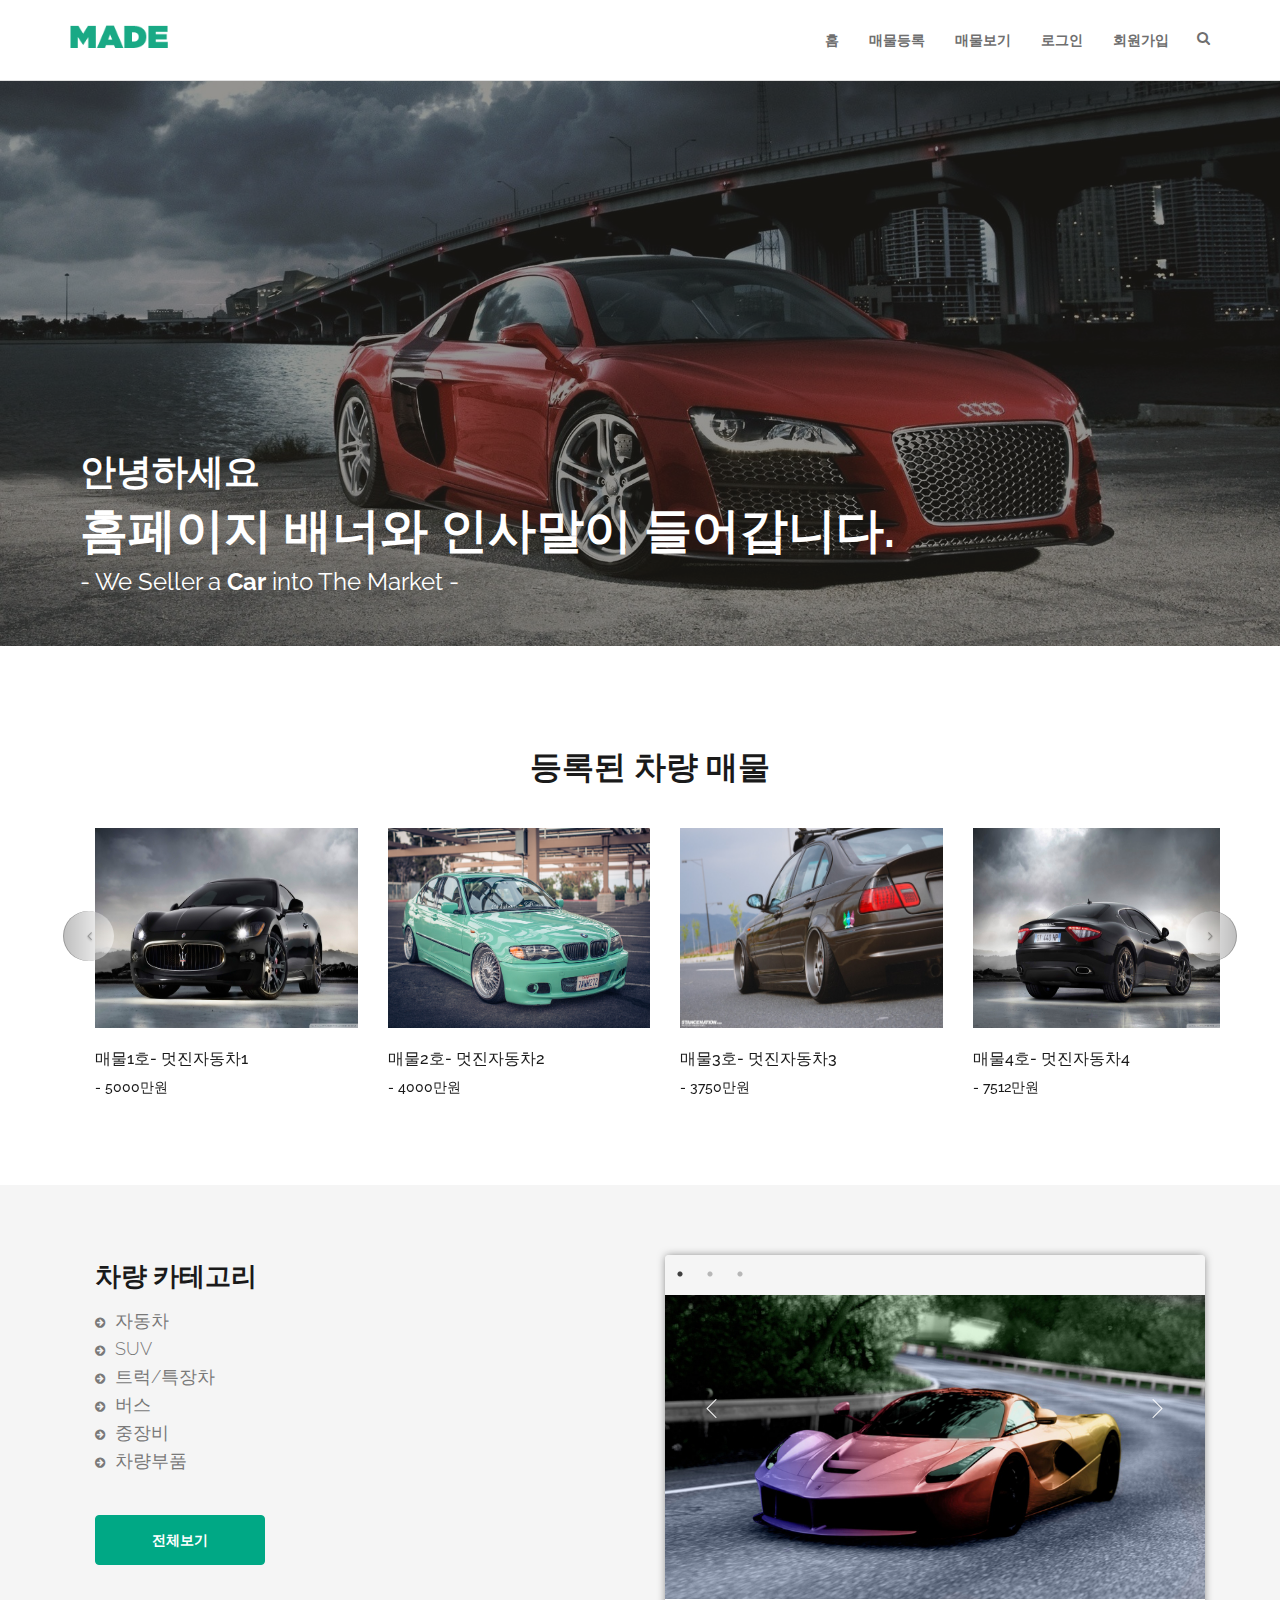
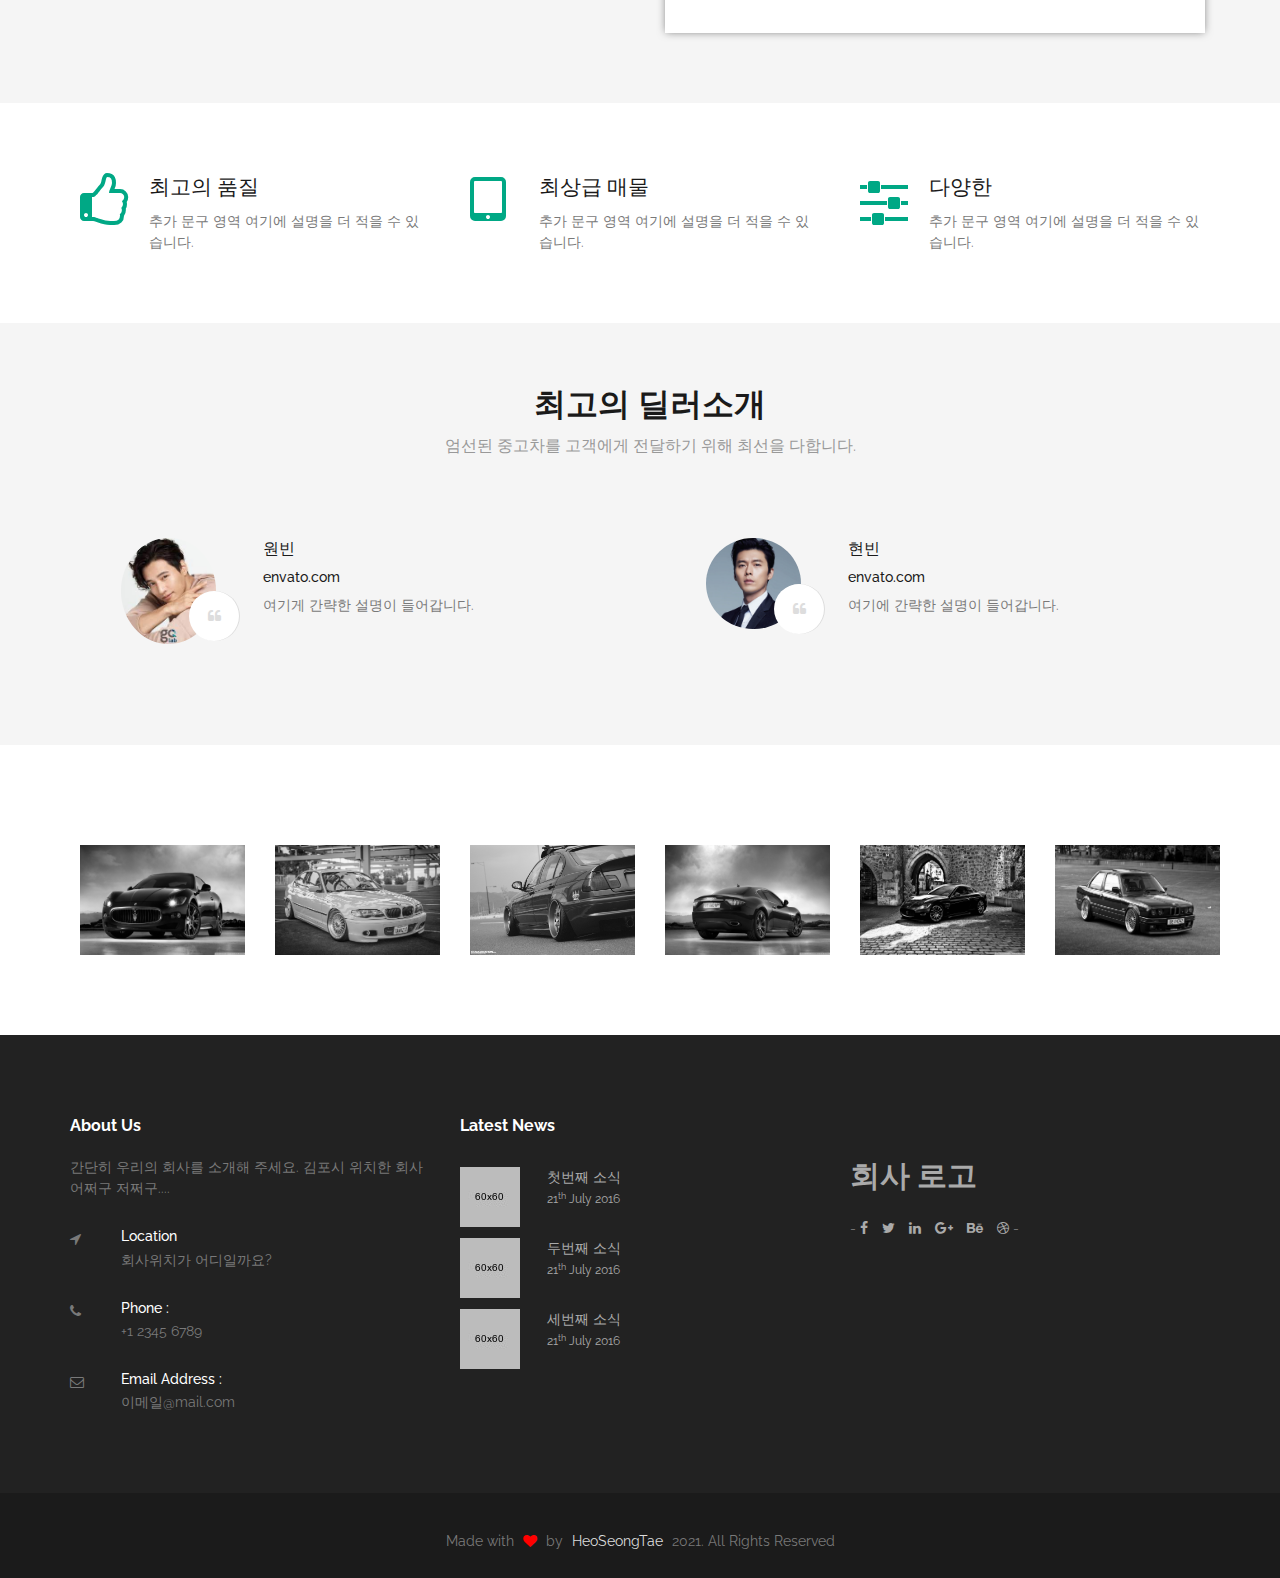
==== commit 473575c1: "Add files via upload" ====
--- a/index.html
+++ b/index.html
@@ -13,22 +13,22 @@
         <link href="https://fonts.googleapis.com/css?family=Raleway:100,100i,200,200i,300,300i,400,400i,500,500i,600,600i,700,700i,800,800i,900,900i" rel="stylesheet">
 
 
-        <link rel="stylesheet" href="assets/css/slick/slick.css"> 
-        <link rel="stylesheet" href="assets/css/slick/slick-theme.css">
-        <link rel="stylesheet" href="assets/css/animate.css">
-        <link rel="stylesheet" href="assets/css/iconfont.css">
-        <link rel="stylesheet" href="assets/css/font-awesome.min.css">
-        <link rel="stylesheet" href="assets/css/bootstrap.css">
-        <link rel="stylesheet" href="assets/css/magnific-popup.css">
-        <link rel="stylesheet" href="assets/css/bootsnav.css">
+        <link rel="stylesheet" href="./assets/css/slick/slick.css"> 
+        <link rel="stylesheet" href="./assets/css/slick/slick-theme.css">
+        <link rel="stylesheet" href="./assets/css/animate.css">
+        <link rel="stylesheet" href="./assets/css/iconfont.css">
+        <link rel="stylesheet" href="./assets/css/font-awesome.min.css">
+        <link rel="stylesheet" href="./assets/css/bootstrap.css">
+        <link rel="stylesheet" href="./assets/css/magnific-popup.css">
+        <link rel="stylesheet" href="./assets/css/bootsnav.css">
 
         <!--Theme custom css -->
-        <link rel="stylesheet" href="assets/css/style.css">
+        <link rel="stylesheet" href="./assets/css/style.css">
 
         <!--Theme Responsive css-->
-        <link rel="stylesheet" href="assets/css/responsive.css" />
-
-        <script src="assets/js/vendor/modernizr-2.8.3-respond-1.4.2.min.js"></script>
+        <link rel="stylesheet" href="./assets/css/responsive.css" />
+
+        <script src="./assets/js/modernizr-2.8.3-respond-1.4.2.min.js"></script>
     </head>
 
     <body>
@@ -76,7 +76,7 @@
                     <!-- Start Header Navigation -->
                     <div class="navbar-header">
                         <a class="navbar-brand" href="#brand">
-                            <img src="assets/images/logo.png" class="logo" alt="">
+                            <img src="./assets/images/logo.png" class="logo" alt="">
                         </a>
 
                     </div>
@@ -142,9 +142,9 @@
                                             <div class="col-xs-3">
                                                 <div class="port_item xs-m-top-30">
                                                     <div class="port_img">
-                                                        <img src="assets/images/1.jpg" alt="" />
-                                                        <div class="port_overlay text-center">
-                                                            <a href="assets/images/1.jpg" class="popup-img">+</a>
+                                                        <img src="./assets/images/1.jpg" alt="" />
+                                                        <div class="port_overlay text-center">
+                                                            <a href="./assets/images/1.jpg" class="popup-img">+</a>
                                                         </div>
                                                     </div>
                                                     <div class="port_caption m-top-20">
@@ -156,9 +156,9 @@
                                             <div class="col-xs-3">
                                                 <div class="port_item xs-m-top-30">
                                                     <div class="port_img">
-                                                        <img src="assets/images/2.jpg" alt="" />
-                                                        <div class="port_overlay text-center">
-                                                            <a href="assets/images/2.jpg" class="popup-img">+</a>
+                                                        <img src="./assets/images/2.jpg" alt="" />
+                                                        <div class="port_overlay text-center">
+                                                            <a href="./assets/images/2.jpg" class="popup-img">+</a>
                                                         </div>
                                                     </div>
                                                     <div class="port_caption m-top-20">
@@ -170,9 +170,9 @@
                                             <div class="col-xs-3">
                                                 <div class="port_item xs-m-top-30">
                                                     <div class="port_img">
-                                                        <img src="assets/images/3.jpg" alt="" />
-                                                        <div class="port_overlay text-center">
-                                                            <a href="assets/images/3.jpg" class="popup-img">+</a>
+                                                        <img src="./assets/images/3.jpg" alt="" />
+                                                        <div class="port_overlay text-center">
+                                                            <a href="./assets/images/3.jpg" class="popup-img">+</a>
                                                         </div>
                                                     </div>
                                                     <div class="port_caption m-top-20">
@@ -184,9 +184,9 @@
                                             <div class="col-xs-3">
                                                 <div class="port_item xs-m-top-30">
                                                     <div class="port_img">
-                                                        <img src="assets/images/4.jpg" alt="" />
-                                                        <div class="port_overlay text-center">
-                                                            <a href="assets/images/4.jpg" class="popup-img">+</a>
+                                                        <img src="./assets/images/4.jpg" alt="" />
+                                                        <div class="port_overlay text-center">
+                                                            <a href="./assets/images/4.jpg" class="popup-img">+</a>
                                                         </div>
                                                     </div>
                                                     <div class="port_caption m-top-20">
@@ -205,9 +205,9 @@
                                             <div class="col-xs-3">
                                                 <div class="port_item xs-m-top-30">
                                                     <div class="port_img">
-                                                        <img src="assets/images/5.jpg" alt="" />
-                                                        <div class="port_overlay text-center">
-                                                            <a href="assets/images/5.jpg" class="popup-img">+</a>
+                                                        <img src="./assets/images/5.jpg" alt="" />
+                                                        <div class="port_overlay text-center">
+                                                            <a href="./assets/images/5.jpg" class="popup-img">+</a>
                                                         </div>
                                                     </div>
                                                     <div class="port_caption m-top-20">
@@ -219,9 +219,9 @@
                                             <div class="col-xs-3">
                                                 <div class="port_item xs-m-top-30">
                                                     <div class="port_img">
-                                                        <img src="assets/images/6.jpg" alt="" />
-                                                        <div class="port_overlay text-center">
-                                                            <a href="assets/images/6.jpg" class="popup-img">+</a>
+                                                        <img src="./assets/images/6.jpg" alt="" />
+                                                        <div class="port_overlay text-center">
+                                                            <a href="./assets/images/6.jpg" class="popup-img">+</a>
                                                         </div>
                                                     </div>
                                                     <div class="port_caption m-top-20">
@@ -233,9 +233,9 @@
                                             <div class="col-xs-3">
                                                 <div class="port_item xs-m-top-30">
                                                     <div class="port_img">
-                                                        <img src="assets/images/7.jpg" alt="" />
-                                                        <div class="port_overlay text-center">
-                                                            <a href="assets/images/7.jpg" class="popup-img">+</a>
+                                                        <img src="./assets/images/7.jpg" alt="" />
+                                                        <div class="port_overlay text-center">
+                                                            <a href="./assets/images/7.jpg" class="popup-img">+</a>
                                                         </div>
                                                     </div>
                                                     <div class="port_caption m-top-20">
@@ -247,9 +247,9 @@
                                             <div class="col-xs-3">
                                                 <div class="port_item xs-m-top-30">
                                                     <div class="port_img">
-                                                        <img src="assets/images/8.jpg" alt="" />
-                                                        <div class="port_overlay text-center">
-                                                            <a href="assets/images/8.jpg" class="popup-img">+</a>
+                                                        <img src="./assets/images/8.jpg" alt="" />
+                                                        <div class="port_overlay text-center">
+                                                            <a href="./assets/images/8.jpg" class="popup-img">+</a>
                                                         </div>
                                                     </div>
                                                     <div class="port_caption m-top-20">
@@ -268,9 +268,9 @@
                                             <div class="col-xs-3">
                                                 <div class="port_item xs-m-top-30">
                                                     <div class="port_img">
-                                                        <img src="assets/images/9.jpg" alt="" />
-                                                        <div class="port_overlay text-center">
-                                                            <a href="assets/images/9.jpg" class="popup-img">+</a>
+                                                        <img src="./assets/images/9.jpg" alt="" />
+                                                        <div class="port_overlay text-center">
+                                                            <a href="./assets/images/9.jpg" class="popup-img">+</a>
                                                         </div>
                                                     </div>
                                                     <div class="port_caption m-top-20">
@@ -282,9 +282,9 @@
                                             <div class="col-xs-3">
                                                 <div class="port_item xs-m-top-30">
                                                     <div class="port_img">
-                                                        <img src="assets/images/10.jpg" alt="" />
-                                                        <div class="port_overlay text-center">
-                                                            <a href="assets/images/10.jpg" class="popup-img">+</a>
+                                                        <img src="./assets/images/10.jpg" alt="" />
+                                                        <div class="port_overlay text-center">
+                                                            <a href="./assets/images/10.jpg" class="popup-img">+</a>
                                                         </div>
                                                     </div>
                                                     <div class="port_caption m-top-20">
@@ -296,9 +296,9 @@
                                             <div class="col-xs-3">
                                                 <div class="port_item xs-m-top-30">
                                                     <div class="port_img">
-                                                        <img src="assets/images/11.jpg" alt="" />
-                                                        <div class="port_overlay text-center">
-                                                            <a href="assets/images/11.jpg" class="popup-img">+</a>
+                                                        <img src="./assets/images/11.jpg" alt="" />
+                                                        <div class="port_overlay text-center">
+                                                            <a href="./assets/images/11.jpg" class="popup-img">+</a>
                                                         </div>
                                                     </div>
                                                     <div class="port_caption m-top-20">
@@ -310,9 +310,9 @@
                                             <div class="col-xs-3">
                                                 <div class="port_item xs-m-top-30">
                                                     <div class="port_img">
-                                                        <img src="assets/images/12.jpg" alt="" />
-                                                        <div class="port_overlay text-center">
-                                                            <a href="assets/images/12.jpg" class="popup-img">+</a>
+                                                        <img src="./assets/images/12.jpg" alt="" />
+                                                        <div class="port_overlay text-center">
+                                                            <a href="./assets/images/12.jpg" class="popup-img">+</a>
                                                         </div>
                                                     </div>
                                                     <div class="port_caption m-top-20">
@@ -373,19 +373,19 @@
                                     <div class="business_items text-center">
                                         <div class="business_item">
                                             <div class="business_img">
-                                                <img src="assets/images/11.jpg" alt="" />
+                                                <img src="./assets/images/11.jpg" alt="" />
                                             </div>
                                         </div>
 
                                         <div class="business_item">
                                             <div class="business_img">
-                                                <img src="assets/images/12.jpg" alt="" />
+                                                <img src="./assets/images/12.jpg" alt="" />
                                             </div>
                                         </div>
 
                                         <div class="business_item">
                                             <div class="business_img">
-                                                <img src="assets/images/1.jpg" alt="" />
+                                                <img src="./assets/images/1.jpg" alt="" />
                                             </div>
                                         </div>
                                     </div>
@@ -457,7 +457,7 @@
                             <div class="col-xs-6">
                                 <div class="test_item fix">
                                     <div class="item_img">
-                                        <img class="img-circle" src="assets/images/딜러1.jpg" alt="" />
+                                        <img class="img-circle" src="./assets/images/딜러1.jpg" alt="" />
                                         <i class="fa fa-quote-left"></i>
                                     </div>
 
@@ -473,7 +473,7 @@
                             <div class="col-xs-6">
                                 <div class="test_item fix sm-m-top-30">
                                     <div class="item_img">
-                                        <img class="img-circle" src="assets/images/딜러2.png" alt="" />
+                                        <img class="img-circle" src="./assets/images/딜러2.png" alt="" />
                                         <i class="fa fa-quote-left"></i>
                                     </div>
 
@@ -498,32 +498,32 @@
                         <div class="main_brand text-center">
                             <div class="col-xs-2 col-xs-4 col-xs-6">
                                 <div class="brand_item sm-m-top-20">
-                                    <img src="assets/images/1.jpg" alt="" />
+                                    <img src="./assets/images/1.jpg" alt="" />
                                 </div>
                             </div>
                             <div class="col-xs-2 col-xs-4 col-xs-6">
                                 <div class="brand_item sm-m-top-20">
-                                    <img src="assets/images/2.jpg" alt="" />
+                                    <img src="./assets/images/2.jpg" alt="" />
                                 </div>
                             </div>
                             <div class="col-xs-2 col-xs-4 col-xs-6">
                                 <div class="brand_item sm-m-top-20">
-                                    <img src="assets/images/3.jpg" alt="" />
+                                    <img src="./assets/images/3.jpg" alt="" />
                                 </div>
                             </div>
                             <div class="col-xs-2 col-xs-4 col-xs-6">
                                 <div class="brand_item sm-m-top-20">
-                                    <img src="assets/images/4.jpg" alt="" />
+                                    <img src="./assets/images/4.jpg" alt="" />
                                 </div>
                             </div>
                             <div class="col-xs-2 col-xs-4 col-xs-6">
                                 <div class="brand_item sm-m-top-20">
-                                    <img src="assets/images/5.jpg" alt="" />
+                                    <img src="./assets/images/5.jpg" alt="" />
                                 </div>
                             </div>
                             <div class="col-xs-2 col-xs-4 col-xs-6">
                                 <div class="brand_item sm-m-top-20">
-                                    <img src="assets/images/6.jpg" alt="" />
+                                    <img src="./assets/images/6.jpg" alt="" />
                                 </div>
                             </div>
                         </div>
@@ -572,21 +572,21 @@
                                 <div class="widget_item widget_latest sm-m-top-50">
                                     <h5 class="text-white">Latest News</h5>
                                     <div class="widget_latst_item m-top-30">
-                                        <div class="item_icon"><img src="assets/images/ltst-img-1.jpg" alt="" /></div>
+                                        <div class="item_icon"><img src="./assets/images/ltst-img-1.jpg" alt="" /></div>
                                         <div class="widget_latst_item_text">
                                             <p>첫번째 소식</p>
                                             <a href="">21<sup>th</sup> July 2016</a>
                                         </div>
                                     </div>
                                     <div class="widget_latst_item m-top-30">
-                                        <div class="item_icon"><img src="assets/images/ltst-img-2.jpg" alt="" /></div>
+                                        <div class="item_icon"><img src="./assets/images/ltst-img-2.jpg" alt="" /></div>
                                         <div class="widget_latst_item_text">
                                             <p>두번째 소식</p>
                                             <a href="">21<sup>th</sup> July 2016</a>
                                         </div>
                                     </div>
                                     <div class="widget_latst_item m-top-30">
-                                        <div class="item_icon"><img src="assets/images/ltst-img-3.jpg" alt="" /></div>
+                                        <div class="item_icon"><img src="./assets/images/ltst-img-3.jpg" alt="" /></div>
                                         <div class="widget_latst_item_text">
                                             <p>세번째 소식</p>
                                             <a href="">21<sup>th</sup> July 2016</a>
@@ -635,21 +635,21 @@
 
         <!-- JS includes -->
 
-        <script src="assets/js/vendor/jquery-3.6.0.min.js"></script>
-        <script src="assets/js/vendor/bootstrap.min.js"></script>
-
-        <script src="assets/js/owl.carousel.min.js"></script>
-        <script src="assets/js/jquery.magnific-popup.js"></script>
-        <script src="assets/js/jquery.easing.1.3.js"></script>
-        <script src="assets/css/slick/slick.js"></script>
-        <script src="assets/css/slick/slick.min.js"></script>
-        <script src="assets/js/jquery.collapse.js"></script>
-        <script src="assets/js/bootsnav.js"></script>
-
-
-
-        <script src="assets/js/plugins.js"></script>
-        <script src="assets/js/main.js"></script>
+        <script src="./assets/js/jquery-3.6.0.min.js"></script>
+        <script src="./assets/js/vendor/bootstrap.min.js"></script>
+
+        <!-- <script src="./assets/js/owl.carousel.min.js"></script> -->
+        <script src="./assets/js/jquery.magnific-popup.js"></script>
+        <script src="./assets/js/jquery.easing.1.3.js"></script>
+        <script src="./assets/css/slick/slick.js"></script>
+        <script src="./assets/css/slick/slick.min.js"></script>
+        <script src="./assets/js/jquery.collapse.js"></script>
+        <script src="./assets/js/bootsnav.js"></script>
+
+
+
+        <script src="./assets/js/plugins.js"></script>
+        <script src="./assets/js/main.js"></script>
 
     </body>
 </html>
